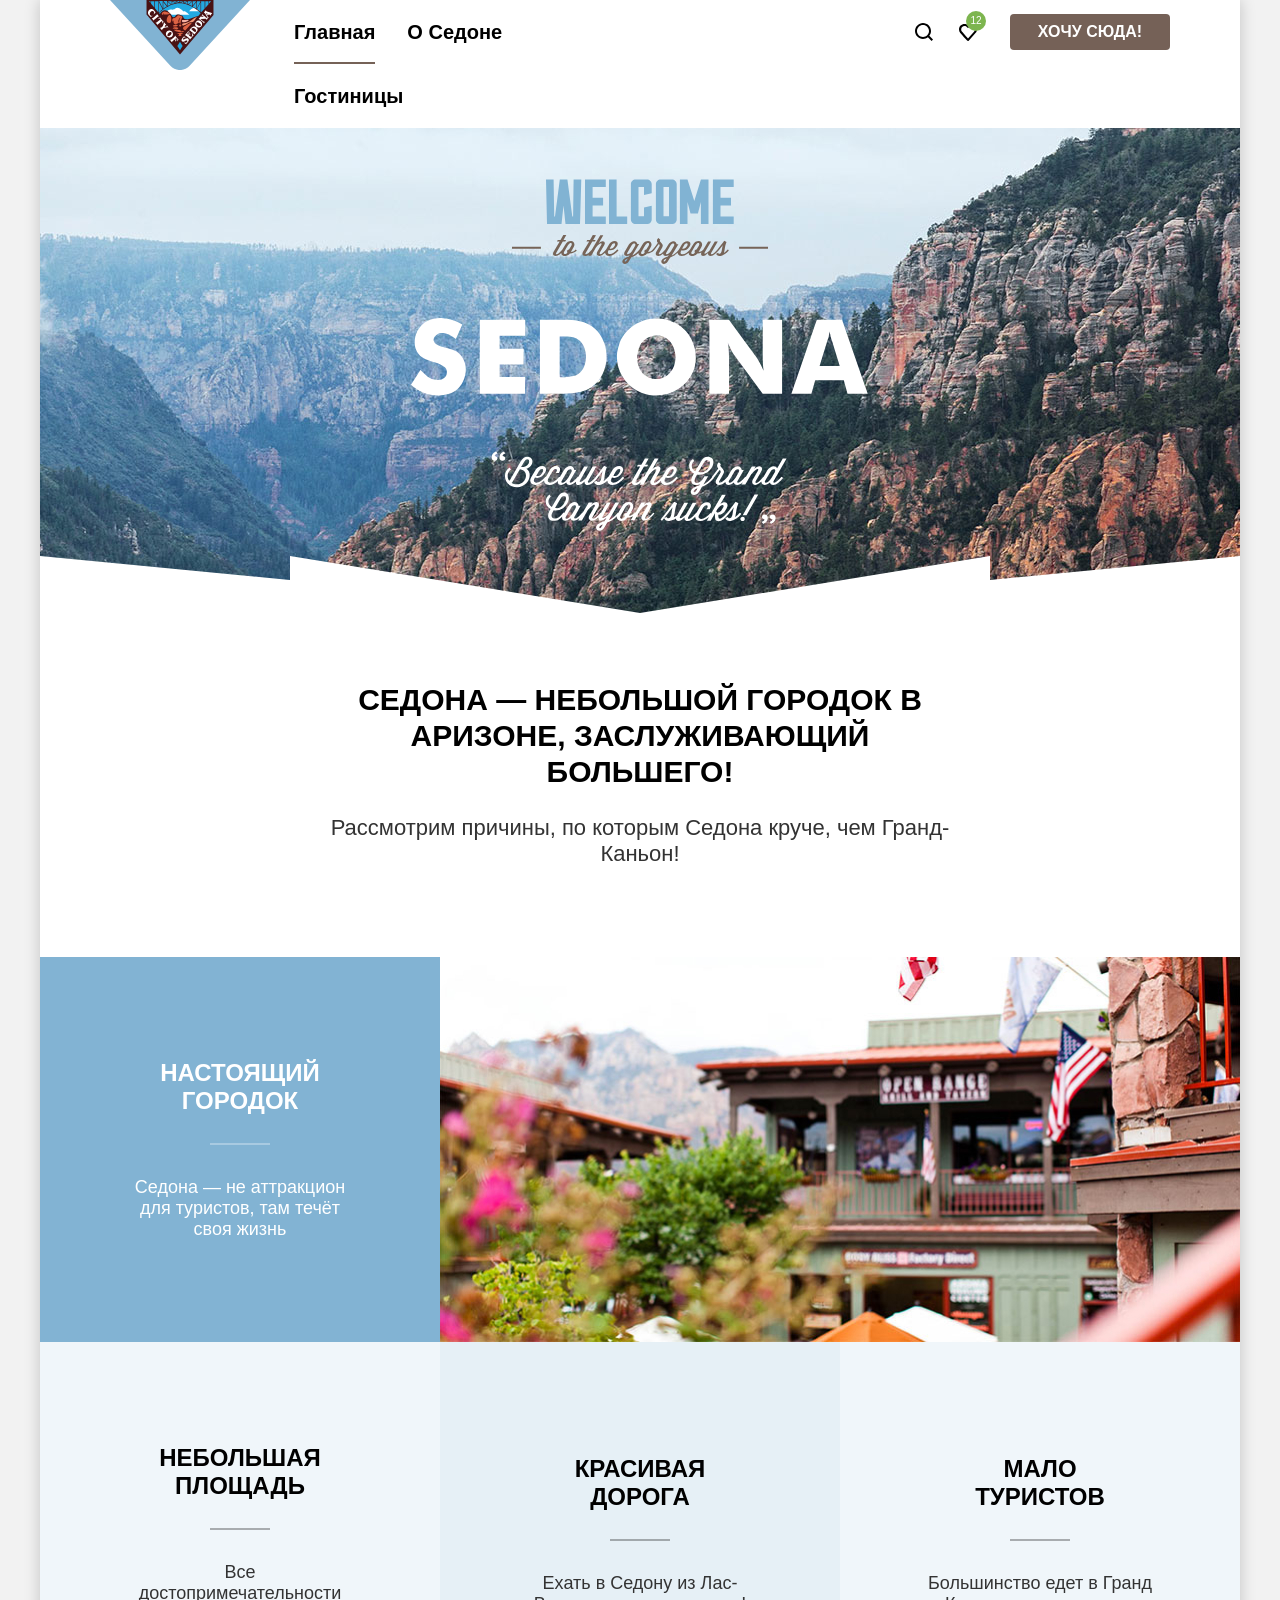
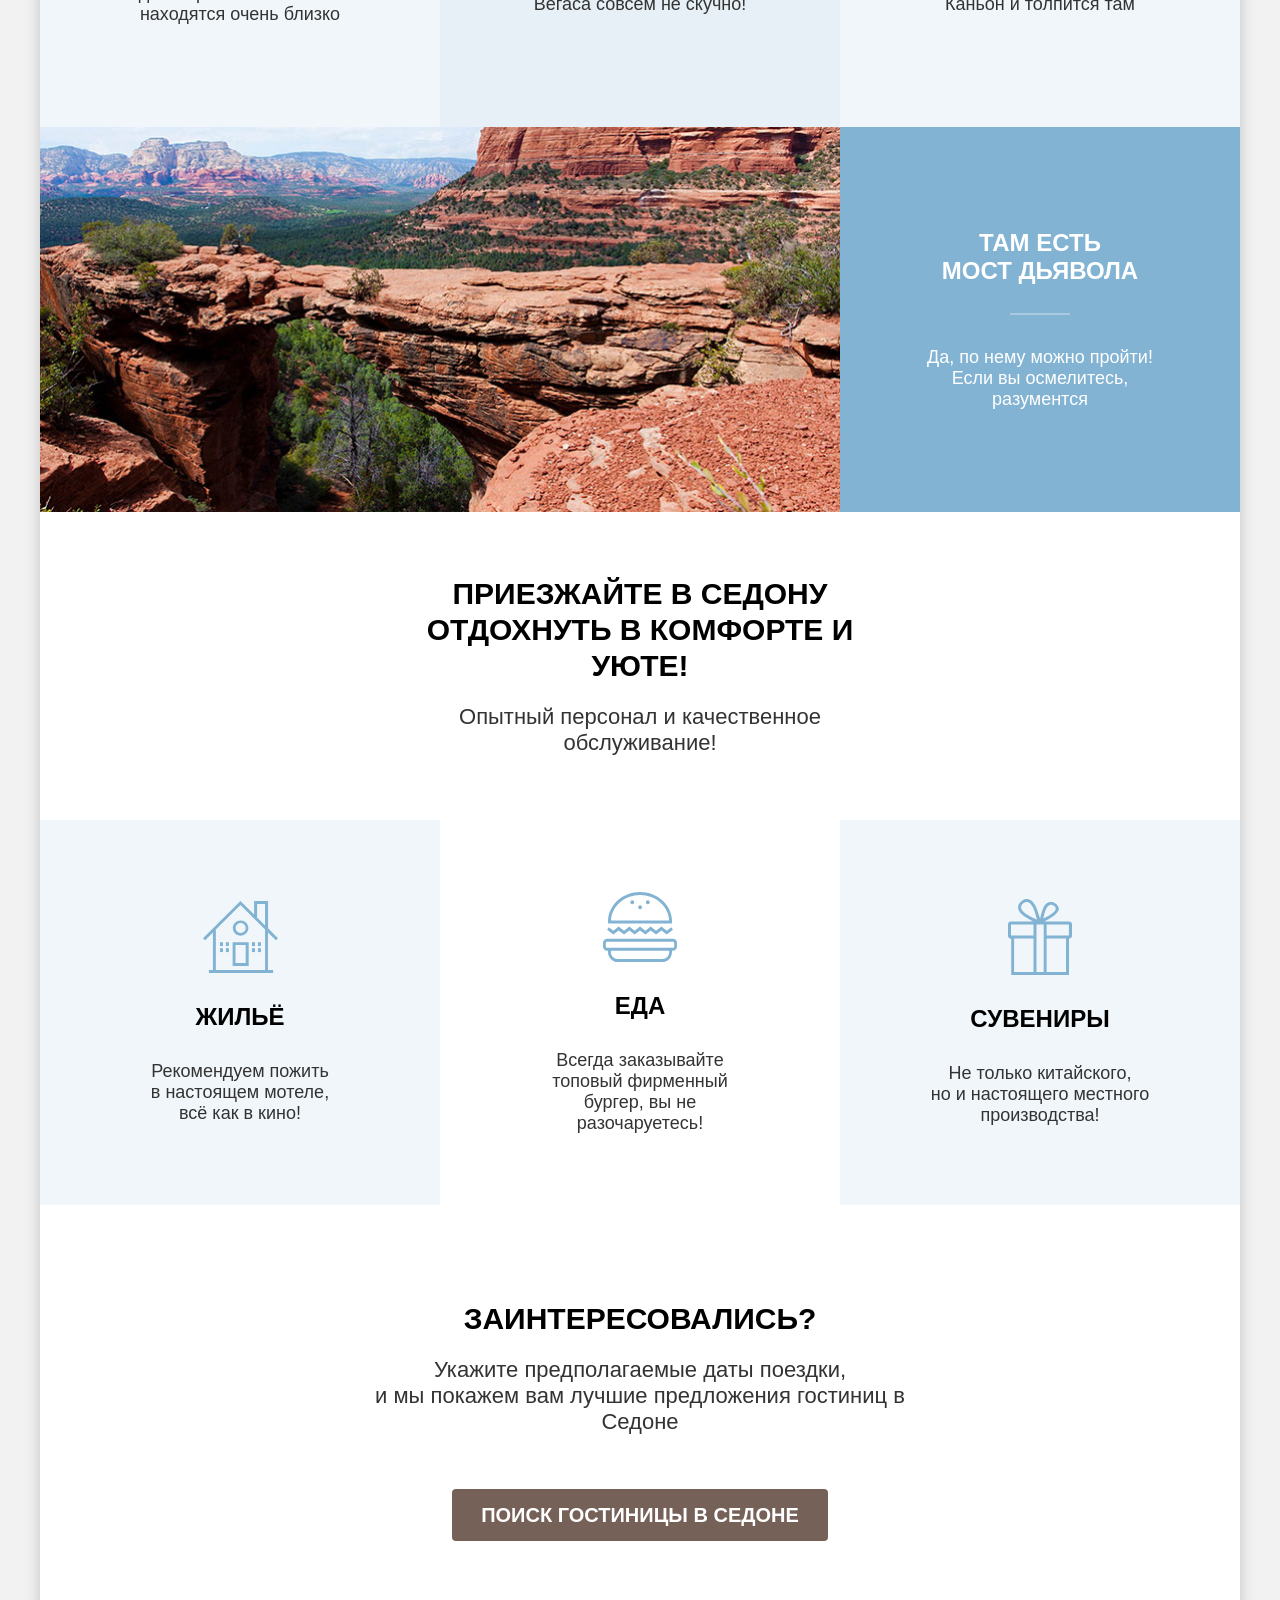
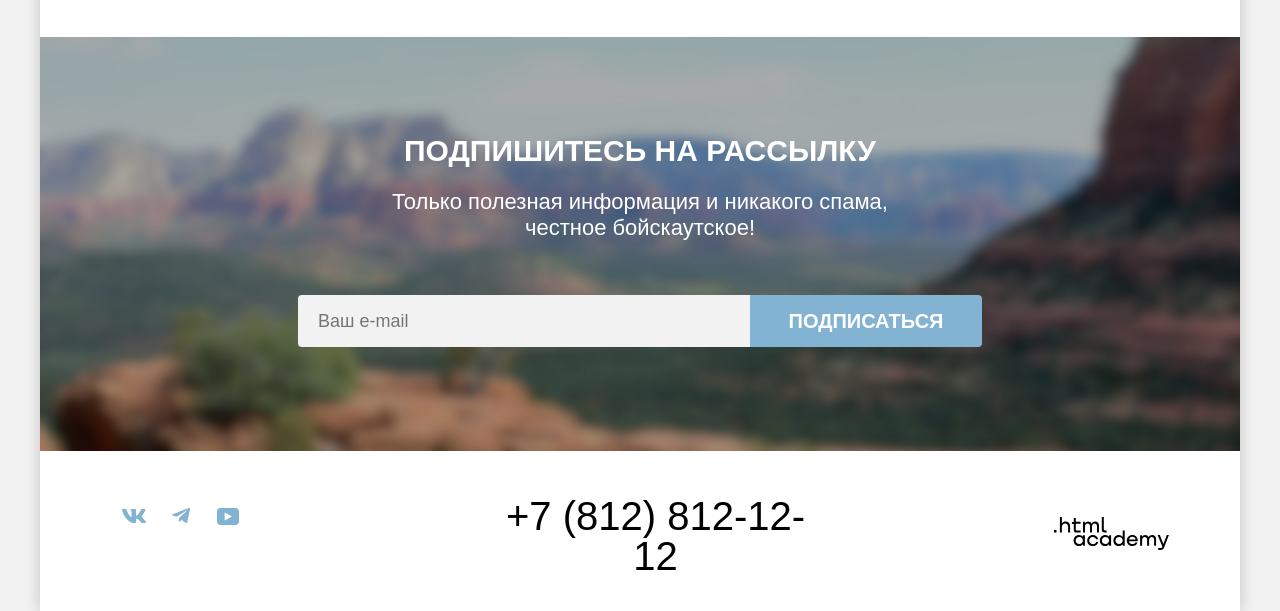
==== index.html @ 96bdce36 "внёс правки" ====
<!DOCTYPE html>
<html lang="ru">

  <head>
    <meta charset="utf-8">
    <link rel="stylesheet" href="styles/styles.css">
    <link rel="icon" href="favicon.ico" sizes="32x32">
    <title>HTML Academy: Седона</title>
  </head>

  <body>
    <div class="site-wrapper">
      <header class="page-header" data-test="header">
        <nav class="navigation">
          <a class="nav-link-logo" href="index.html">
            <img src="images/logo.svg" width="140" height="70" alt="logo City of Sedona.">
          </a>
          <ul class="navigation-list">
            <li class="navigation-item">
              <a class="navigation-link navigation-link-current" href="index.html">Главная</a>
            </li>
            <li class="navigation-item">
              <a class="navigation-link" href="#">О Седоне</a>
            </li>
            <li class="navigation-item">
              <a class="navigation-link" href="catalog.html">Гостиницы</a>
            </li>
          </ul>
          <ul class="navigation-list navigation-user">
            <li class="navigation-user-item">
              <a class="navigation-user-link navigation-link-find" href="#">
                <span class="visually-hidden">Поиск</span>
              </a>
            </li>
            <li class="navigation-user-item">
              <a class="navigation-user-link navigation-link-favourites" href="#">
                <span class="visually-hidden">Избранное</span>
              </a>
              <span class="favourite-count">12</span>
            </li>
            <li class="navigation-user-item navigation-user-item-spec">
              <a class="navigation-link-btn brown-btn" href="#">Хочу сюда!</a>
            </li>
          </ul>
        </nav>
      </header>

      <main class="page-main" data-test="main">
        <h1 class="visually-hidden">Почему Седона это сакс</h1>
        <section class="hero" data-test="hero">
          <h2 class="visually-hidden">Седона</h2>
          <img class="hero-img" src="images/welcome.svg" width="458" height="352"
            alt="Welcome to the gargeous. Sedona. Because the Grand Canyon sucks!">
        </section>

        <section class="reasons" data-test="advantages">
          <div class="reasons-intro">
            <h2 class="reasons-title">Седона — небольшой городок в Аризоне, заслуживающий большего!</h2>
            <p class="reasons-text">Рассмотрим причины, по которым Седона круче, чем Гранд-Каньон!</p>
          </div>
          <ul class="reasons-list">
            <li class="reasons-item reasons-item-wide">
              <div class="reasons-item-textblock">
                <h3 class="reasons-item-title reasons-item-title-wide">Настоящий<br>городок</h3>
                <p class="reasons-item-text">Седона — не аттракцион для туристов, там течёт своя жизнь</p>
              </div>
              <img class="reasons-item-img" src="images/photo-1.jpg" width="800" height="385" alt="Фотография города.">
            </li>
            <li class="reasons-item reasons-item-nowide">
              <div class="reasons-item-textblock reasons-item-textblock-dark-text">
                <h3 class="reasons-item-title reasons-item-title-nowide">Небольшая<br>площадь</h3>
                <p class="reasons-item-text">Все достопримечательности находятся очень близко</p>
              </div>
            </li>
            <li class="reasons-item reasons-item-nowide reasons-item-contrast">
              <div class="reasons-item-textblock reasons-item-textblock-dark-text">
                <h3 class="reasons-item-title reasons-item-title-nowide">Красивая<br>дорога</h3>
                <p class="reasons-item-text">Ехать в Седону из Лас-Вегаса совсем не скучно!</p>
              </div>
            </li>
            <li class="reasons-item reasons-item-nowide">
              <div class="reasons-item-textblock reasons-item-textblock-dark-text">
                <h3 class="reasons-item-title reasons-item-title-nowide">Мало<br>туристов</h3>
                <p class="reasons-item-text">Большинство едет в Гранд Каньон и толпится там</p>
              </div>
            </li>
            <li class="reasons-item reasons-item-wide-revers">
              <div class="reasons-item-textblock">
                <h3 class="reasons-item-title reasons-item-title-wide">Там есть<br>мост дьявола</h3>
                <p class="reasons-item-text">Да, по нему можно пройти! Если вы осмелитесь, разументся</p>
              </div>

              <img class="reasons-item-img" src="images/photo-2.jpg" width="800" height="385" alt="Фотография каньона.">
            </li>
          </ul>
        </section>

        <section class="service" data-test="service">
          <div class="service-intro">
            <h2 class="service-title">Приезжайте в Седону отдохнуть в комфорте и уюте!</h2>
            <p class="service-text">Опытный персонал и качественное обслуживание!</p>
          </div>
          <ul class="service-list">
            <li class="service-item service-item-house">
              <h3 class="service-item-title">Жильё</h3>
              <p class="service-item-text">Рекомендуем пожить<br> в настоящем мотеле,<br> всё как в кино!</p>
            </li>
            <li class="service-item service-item-food">
              <h3 class="service-item-title">Еда</h3>
              <p class="service-item-text">Всегда заказывайте<br> топовый фирменный бургер, вы не разочаруетесь!</p>
            </li>
            <li class="service-item service-item-gifts">
              <h3 class="service-item-title">Сувениры</h3>
              <p class="service-item-text">Не только китайского,<br> но и настоящего местного производства!</p>
            </li>
          </ul>
        </section>

        <section class="booking" data-test="search">
          <h2 class="booking-title">Заинтересовались?</h2>
          <p class="booking-text">Укажите предполагаемые даты поездки,<br> и мы покажем вам лучшие предложения гостиниц
            в
            Седоне</p>
          <button class="button-search brown-btn" type="button">Поиск гостиницы в Седоне</button>
        </section>

        <section class="subscribe index" data-test="subscribe">
          <h2 class="subscribe-title index">Подпишитесь на рассылку</h2>
          <p class="subscribe-text index">Только полезная информация и никакого спама,<br> честное бойскаутское!</p>
          <form class="subscribe-form" action="https://echo.htmlacademy.ru/" method="post" >
            <input class="subscribe-input" type="email" name="email" id="email" placeholder="Ваш e-mail" autocomplete="email" required required>
            <button class="subscribe-button blue-btn" type="submit">Подписаться</button>
          </form>
        </section>
      </main>

      <footer class="page-footer" data-test="footer">
        <ul class="social-list">
          <li class="social-item">
            <a class="social-link" href="https://vk.com/htmlacademy">
              <svg class="social-img" xmlns="http://www.w3.org/2000/svg" width="24" height="14" fill="none">
                <path fill-rule="evenodd"
                  d="M23.45.948c.166-.546 0-.948-.795-.948H20.03c-.668 0-.976.347-1.143.73 0 0-1.335 3.196-3.226 5.272-.612.602-.89.793-1.224.793-.167 0-.418-.191-.418-.738V.948c0-.656-.184-.948-.74-.948H9.151c-.417 0-.668.304-.668.593 0 .621.946.765 1.043 2.513v3.798c0 .833-.153.984-.487.984-.89 0-3.055-3.211-4.34-6.885C4.45.288 4.198 0 3.527 0H.9C.15 0 0 .347 0 .73c0 .682.89 4.07 4.145 8.551C6.315 12.341 9.37 14 12.153 14c1.669 0 1.875-.368 1.875-1.003v-2.313c0-.737.158-.884.687-.884.39 0 1.057.192 2.615 1.667C19.11 13.216 19.403 14 20.405 14h2.625c.75 0 1.126-.368.91-1.096-.238-.724-1.088-1.775-2.215-3.022-.612-.71-1.53-1.475-1.809-1.858-.389-.491-.278-.71 0-1.147 0 0 3.2-4.426 3.533-5.929z"
                  clip-rule="evenodd" />
              </svg>
              <span class="visually-hidden">Логотип Вконтакте</span>
            </a>
          </li>
          <li class="social-item">
            <a class="social-link" href="https://t.me/htmlacademy">
              <svg class="social-img" xmlns="http://www.w3.org/2000/svg" width="18" height="16" fill="none">
                <path
                  d="M16.785.1.84 6.247C-.248 6.685-.24 7.292.64 7.563L4.735 8.84l9.472-5.976c.448-.273.857-.126.52.172L7.054 9.962H7.05h.002l-.283 4.22c.414 0 .597-.19.829-.413l1.988-1.934 4.136 3.055c.762.42 1.31.204 1.5-.706L17.938 1.39c.278-1.114-.425-1.619-1.153-1.29" />
              </svg>
              <span class="visually-hidden">Логотип Телеграмм</span>
            </a>
          </li>
          <li class="social-item">
            <a class="social-link" href="https://www.youtube.com/user/htmlacademyru">
              <svg class="social-img" xmlns="http://www.w3.org/2000/svg" width="22" height="17" fill="none">
                <path
                  d="M18.607 0H3.174C1.314 0 0 1.594 0 3.4v10.094C0 15.406 1.313 17 3.174 17h15.652C20.468 17 22 15.406 22 13.6V3.4C21.781 1.594 20.468 0 18.607 0M7.662 12.538V4.463L14.995 8.5z" />
              </svg>
              <span class="visually-hidden">Логотип Ютуб</span>
            </a>
          </li>
        </ul>
        <div class="footer-phonenumbers">
          <a class="phone-number" href="tel:+78128121212">+7 (812) 812-12-12</a>
        </div>
        <div class="footer-logos">
          <a class="html-academy-logo-link" href="https://htmlacademy.ru/intensive/htmlcss">
            <svg class="html-academy-logo-img" aria-hidden="true" focusable="false" xmlns="http://www.w3.org/2000/svg"
              width="115" height="33" fill="none">
              <path
                d="M0 12.9v2.6h2.5v-2.6zM11.6 4.5c-1.6 0-2.8.7-3.6 1.7h-.1V0h-2v15.5h2v-5.3c0-2.1 1.3-3.6 3.3-3.6 1.8 0 2.9 1.4 2.9 3.2v5.7h2V9.4c.1-3-1.8-4.9-4.5-4.9M26.6 4.8h-4.8V1.1h-2v3.8h-1.9v2h1.9v6c0 1.7 1 2.7 2.7 2.7h4.1v-2h-3.7c-.7 0-1.1-.4-1.1-1.1V6.8h4.8zM41.1 4.6c-1.6 0-2.9.8-3.5 2.1h-.1c-.6-1.2-1.8-2.1-3.4-2.1-1.4 0-2.5.8-3.1 1.8h-.1V4.8H29v10.6h2V10c0-2 1-3.5 2.6-3.5 1.5 0 2.4 1 2.4 2.6v6.3h2V9.8c0-2.4 1.4-3.3 2.6-3.3 1.5 0 2.4 1 2.4 2.6v6.3h2V8.9c.1-2.5-1.4-4.3-3.9-4.3M47.8 12.7c0 1.7 1 2.7 2.8 2.7h2v-2h-1.7c-.7 0-1.1-.4-1.1-1.1V0h-2zM28.9 19.7c-.9-1.1-2.2-1.8-3.9-1.8-3.1 0-5.4 2.3-5.4 5.6s2.3 5.6 5.4 5.6c1.8 0 3-.8 3.8-1.9h.1v1.6h2V18.2h-2zm-3.6 7.4c-2.2 0-3.6-1.6-3.6-3.6s1.4-3.6 3.6-3.6 3.6 1.6 3.6 3.6c0 1.9-1.4 3.6-3.6 3.6M44.2 22c-.5-2.4-2.6-4.1-5.4-4.1-3.4 0-5.6 2.5-5.6 5.6s2.2 5.6 5.6 5.6c2.8 0 4.9-1.8 5.4-4.2h-2.1c-.4 1.3-1.7 2.3-3.3 2.3-2.2 0-3.6-1.6-3.6-3.6s1.4-3.6 3.6-3.6c1.6 0 2.8 1 3.3 2.2h2.1zM55.1 19.7c-.9-1.1-2.2-1.8-3.9-1.8-3.1 0-5.4 2.3-5.4 5.6s2.3 5.6 5.4 5.6c1.8 0 3-.8 3.8-1.9h.1v1.6h2V18.2h-2zm-3.6 7.4c-2.2 0-3.6-1.6-3.6-3.6s1.4-3.6 3.6-3.6 3.6 1.6 3.6 3.6c0 1.9-1.5 3.6-3.6 3.6M68.7 19.8c-.9-1.1-2.2-1.9-3.9-1.9-3.1 0-5.4 2.3-5.4 5.6s2.2 5.6 5.4 5.6c1.7 0 3-.8 3.8-1.8h.1v1.5h2V13.4h-2zm-3.6 7.3c-2.2 0-3.6-1.6-3.6-3.6s1.4-3.6 3.6-3.6 3.6 1.6 3.6 3.6c-.1 2-1.5 3.6-3.6 3.6M78.3 17.9c-3.3 0-5.5 2.5-5.5 5.6 0 3 2.1 5.6 5.5 5.6 2.5 0 4.5-1.3 5.2-3.6h-2.1c-.5 1-1.6 1.6-3 1.6-1.9 0-3.3-1.3-3.4-2.9h8.8c.2-3.6-2-6.3-5.5-6.3m0 1.9c1.7 0 3 1 3.3 2.6h-6.5c.3-1.5 1.5-2.6 3.2-2.6M98.2 17.9c-1.6 0-2.9.8-3.6 2h-.1c-.6-1.2-1.8-2-3.4-2-1.4 0-2.5.7-3.1 1.8v-1.5h-1.9v10.6h2v-5.4c0-2 1-3.4 2.6-3.5 1.5 0 2.4 1 2.4 2.6v6.3h2v-5.6c0-2.4 1.4-3.3 2.6-3.3 1.5 0 2.4 1 2.4 2.6v6.3h2v-6.5c.1-2.6-1.4-4.4-3.9-4.4M109.4 27l-3.6-8.9h-2.2l4.8 11.6c-.3.9-.7 1.2-1.7 1.2h-2.5v2h2.5c1.8 0 2.8-.8 3.5-2.6l4.7-12.2h-2.1z" />
            </svg>
            <span class="visually-hidden">Логотип HTML-Academy</span>
          </a>
        </div>
      </footer>

      <div class="popup-wrapper popup-wrapper-closed">
        <div class="popup">
          <div class="popup-content">
            <h2 class="popup-title">Поиск гостиницы в Седоне</h2>
            <form class="popup-filter" action="https://echo.htmlacademy.ru" method="post">
              <div class="dates-wrapper">
                <label class="popup-inputfield-label" for="date-in">Дата Заезда:</label>
                <input class="date-field" type="text" name="date-in" id="date-in" placeholder="Укажите дату" required>
                <button class="calendar-btn" type="button">
                  <span class="visually-hidden">Открыть календарь</span>
                </button>
                <p class="date-comment date-comment--visible date-comment-alarm">Мы не может отправить вас в прошлое.
                </p>
              </div>
              <div class="dates-wrapper">
                <label class="popup-inputfield-label" for="date-out">Дата Выезда:</label>
                <input class="date-field" type="text" name="date-out" id="date-out" placeholder="Укажите дату" required>
                <button class="calendar-btn" type="button">
                  <span class="visually-hidden">Открыть календарь</span>
                </button>
                <p class="date-comment date-comment--visible">На эти даты есть свободные номера. Пока есть.</p>
              </div>
              <div class="person-ages-wrapper">
                <div class="person-ages">
                  <label class="popup-inputfield-label" for="adult-count">Взрослые:</label>
                  <input class="age-field" type="number" name="adult-count" id="adult-count" value="0" required>
                  <button class="people-count-btn people-count-btn--minus" type="button"></button>
                  <button class="people-count-btn people-count-btn--plus" type="button"></button>
                </div>
                <div class="person-ages">
                  <label class="popup-inputfield-label" for="children-count">Дети:</label>
                  <button class="tooltip" type="button"
                    data-tooltip="Укажите количество детей, которые будут с вами, возраст которых от 6 до 18 лет. Дети до 6 лет размещаются бесплатно."></button>
                  <input class="age-field" type="number" name="children-count" id="children-count" value="0" required>
                  <button class="people-count-btn people-count-btn--minus" type="button">
                    <span class="visually-hidden">Добавить персону</span>
                  </button>
                  <button class="people-count-btn people-count-btn--plus" type="button">
                    <span class="visually-hidden">Добавить персону</span>
                  </button>
                </div>
              </div>
              <button class="popup-search-btn blue-btn" type="submit">Найти</button>
            </form>
          </div>
          <button class="close-popup-btn" type="button">
            <span class="visually-hidden">Закрыть попап</span>
          </button>
        </div>
      </div>

    </div>
  </body>

</html>
---- styles/styles.css ----
*,
*::before,
*::after {
  box-sizing: border-box;
}

@font-face {
  font-family: "PT Sans";
  font-style: normal;
  font-weight: 400;
  src: url("../fonts/ptsans-400.woff2") format("woff2");
  font-display: swap;
}

@font-face {
  font-family: "PT Sans";
  font-style: normal;
  font-weight: 700;
  src: url("../fonts/ptsans-700.woff2") format("woff2");
  font-display: swap;
}

.visually-hidden {
  position: absolute;
  width: 1px;
  height: 1px;
  margin: -1px;
  border: 0;
  padding: 0;
  white-space: nowrap;
  clip-path: inset(100%);
  clip: rect(0 0 0 0);
  overflow: hidden;
}

html {
  height: 100%;
  margin: 0;
}

body {
  height: 100%;
  font-family: "PT Sans", sans-serif;
  font-size: 18px;
  line-height: 21px;
  color: #000000;
  font-weight: 400;
  background-color: #f2f2f2;
  margin: 0;
}

.site-wrapper {
  min-height: 100%;
  display: flex;
  flex-direction: column;
  flex-grow: 1;
  width: 1200px;
  margin: 0 auto;
  background-color: #ffffff;
  box-shadow: 0 0 15px 0 rgba(0, 0, 0, 0.2);
}

.page-header {
  display: flex;
  padding: 0 70px;
}

.navigation {
  display: flex;
  width: 100%;
  padding-left: 168px;
  position: relative;
}

.navigation-list {
  display: flex;
  flex-wrap: wrap;
  max-width: 339px;
  padding: 0;
  margin: 0;
  list-style-type: none;
}

.navigation-user-item {
  position: relative;
  box-sizing: border-box;
  min-width: 44px;
  min-height: 64px;
}

.navigation-user-item-spec {
  padding-top: 14px;
}

.navigation-user-item:nth-last-child(2) {
  margin-right: 20px;
}

.navigation-user-link {
  display: block;
  min-width: 44px;
  min-height: 64px;
}

.navigation-user-link:hover {
  opacity: 0.6;
}

.navigation-user-link:active {
  opacity: 0.3;
}

.navigation-user {
  max-width: 312px;
  margin-left: auto;
}

.navigation-link {
  display: block;
  padding: 20px 16px;
  font-size: 20px;
  font-weight: 700;
  line-height: 24px;
  color: #000000;
  text-decoration: none;
}

.navigation-link:hover {
  opacity: 0.6;
}

.navigation-link:active {
  opacity: 0.3;
}

.navigation-link-current {
  position: relative;
}

.navigation-link-current::after {
  content: "";
  position: absolute;
  left: 16px;
  right: 16px;
  height: 2px;
  bottom: 0;
  background-color: #756257;
}

.navigation-link-find {
  background-image: url(../images/icons/find.svg);
  background-size: 18px;
  background-repeat: no-repeat;
  background-position: center;
}

.navigation-link-favourites {
  background-image: url(../images/icons/favorites.svg);
  background-size: 18px;
  background-repeat: no-repeat;
  background-position: center;
}

.favourite-count {
  display: block;
  font-size: 10px;
  line-height: 10px;
  font-weight: 400;
  text-align: center;
  align-content: center;
  color: #ffffff;
  position: absolute;
  left: 20px;
  top: 11px;
  width: 20px;
  height: 20px;
  background-color: #7db54f;
  border-radius: 10px;
}

.navigation-link-btn {
  display: block;
  box-sizing: border-box;
  padding: 8px 24px;
  font-size: 16px;
  line-height: 20px;
  text-transform: uppercase;
  text-decoration: none;
  font-weight: 700;
  min-width: 160px;
  min-height: 36px;
  border-radius: 4px;
  text-align: center;
}

.brown-btn {
  background-color: #756157;
  color: #ffffff;
}

.brown-btn:hover {
  background-color: #615048;
}

.brown-btn:focus-visible {
  background-color: #615048;
}

.brown-btn:active {
  background-color: #756157;
  color: rgba(255, 255, 255, 0.3);
}

.brown-btn:disabled {
  background-color: #e5e5e5;
  color: #ffffff;
}

.blue-btn {
  background-color: #82b3d3;
  color: #ffffff;
}

.blue-btn:hover {
  background-color: #68a2ca;
}

.blue-btn:focus-visible {
  background-color: #68a2ca;
  outline: none;
}

.blue-btn:active {
  background-color: #82b3d3;
  color: rgba(255, 255, 255, 0.3);
}

.blue-btn:disabled {
  background-color: #e5e5e5;
  color: #ffffff;
}

.green-btn {
  background-color: #7db54f;
  color: #ffffff;
}

.green-btn:hover {
  background-color: #6c9e42;
}

.green-btn:focus-visible {
  background-color: #6c9e42;
}

.green-btn:active {
  background-color: #7db54f;
  color: rgba(255, 255, 255, 0.3);
}

.green-btn:disabled {
  background-color: #e5e5e5;
  color: #ffffff;
}

.nocolor-btn {
  background: none;
  color: #ffffff;
}

.nocolor-btn:hover {
  color: rgba(255, 255, 255, 0.3);
}

.nocolor-btn:focus-visible {
  color: #ffffff;
  border: 3px solid #83b3d3;
  border-radius: 4px;
  outline: none;
}

.nocolor-btn:active {
  color: rgba(255, 255, 255, 0.2);
}

.nocolor-btn:disabled {
  color: rgba(255, 255, 255, 0.1);
}

.nav-link-logo {
  position: absolute;
  left: 0;
}

.page-main {
  flex-grow: 1;
}

.hero {
  padding: 51px 371px 78px 371px;
  background-color: #197ad4;
  background-image: url(../images/vector.svg), url(../images/index-background.jpg);
  background-size: auto, auto 100%;
  background-repeat: no-repeat, no-repeat;
  background-position: bottom, center;
  min-height: 485px;
  box-sizing: border-box;
}

.hero-img {
  display: block;
  margin-left: auto;
  margin-right: auto;
}

.reasons-intro {
  margin: 0;
  margin-bottom: 21px;
  padding: 69px 274px;
}

.reasons-list {
  display: flex;
  flex-wrap: wrap;
  padding: 0;
  margin: 0;
}

.reasons-title {
  margin: 0;
  margin-bottom: 25px;
  font-size: 30px;
  line-height: 36px;
  font-weight: 700;
  text-transform: uppercase;
  text-align: center;
  color: #000000;
}

.reasons-text {
  margin: 0;
  font-size: 22px;
  line-height: 26px;
  font-weight: 400;
  text-align: center;
  color: #333333;
}

.reasons-item {
  display: flex;
  flex-direction: row;
  min-height: 385px;
  width: 400px;
  list-style-type: none;
  background-color: rgba(131, 179, 211, 0.122);
  overflow-wrap: anywhere;
}

.reasons-item-textblock {
  display: flex;
  justify-content: center;
  align-items: center;
  padding: 40px 85px;
  flex-direction: column;
  height: 100%;
  width: 400px;
  box-sizing: border-box;
}

.reasons-item-nowide {
  display: flex;
  flex-direction: column;
}

.reasons-item.reasons-item-contrast {
  background-color: rgba(131, 179, 211, 0.2);
}

.reasons-item.reasons-item-wide {
  background-color: #82b3d3;
  color: #ffffff;
  width: 100%;
}

.reasons-item.reasons-item-wide-revers {
  flex-direction: row-reverse;
  background-color: #82b3d3;
  color: #ffffff;
  width: 100%;
}

.reasons-item.reasons-item-wide p {
  color: #ffffff;
}

.reasons-item.reasons-item-wide-revers p {
  color: #ffffff;
}

.reasons-item-title {
  position: relative;
  margin: 0;
  margin-bottom: 62px;
  font-size: 24px;
  line-height: 28px;
  font-weight: 700;
  text-align: center;
  text-transform: uppercase;
}


.reasons-item-title::after {
  content: "";
  position: absolute;
  width: 60px;
  height: 2px;
  background-color: rgba(0, 0, 0, 0.3);
  bottom: -30px;
  left: 50%;
  transform: translateX(-50%);
}

.reasons-item-title-wide::after {
  background-color: rgba(255, 255, 255, 0.3);
}


.reasons-item-text {
  color: #333333;
  text-align: center;
  margin: 0;
}

.reasons-item-img {
  display: block;
}

.service {
  text-align: center;
}

.service-intro {
  padding: 64px 347px;
}

.service-title {
  margin: 0;
  margin-bottom: 20px;
  font-size: 30px;
  line-height: 36px;
  font-weight: 700;
  text-transform: uppercase;
}

.service-text {
  margin: 0;
  color: #333333;
  font-size: 22px;
  line-height: 26px;
  font-weight: 400;
  text-align: center;
}

.service-list {
  display: flex;
  flex-wrap: wrap;
  list-style-type: none;
  min-height: 385px;
  justify-content: center;
  align-items: stretch;
  padding: 0;
  margin: 0;
}

.service-list li:nth-child(odd) {
  background-color: rgba(131, 179, 211, 0.122);
}

.service-list li:nth-child(even) {
  background-color: #ffffff;
}

.service-item {
  display: flex;
  flex-direction: column;
  flex-grow: 1;
  justify-content: center;
  align-items: center;
  flex-wrap: wrap;
  max-width: 400px;
  overflow-wrap: anywhere;
  padding: 40px 85px;
  box-sizing: border-box;
}

.service-item::before {
  content: "";
  background-repeat: no-repeat;
  margin-bottom: 30px;
}

.service-item-house::before {
  background-image: url("../images/icons/house-decor.svg");
  width: 75px;
  height: 72px;
}

.service-item-food::before {
  background-image: url("../images/icons/food-decor.svg");
  width: 74px;
  height: 70px;
}

.service-item-gifts::before {
  background-image: url("../images/icons/gift-decor.svg");
  width: 64px;
  height: 76px;
}

.service-item-title {
  font-size: 24px;
  line-height: 28px;
  font-weight: 700;
  text-align: center;
  text-transform: uppercase;
  margin: 0;
  margin-bottom: 30px;
}

.service-item-text {
  color: #333333;
  text-align: center;
  margin: 0;
}

.booking {
  padding: 96px 304px;
  text-align: center;
}

.booking-title {
  margin: 0;
  margin-bottom: 20px;
  font-size: 30px;
  line-height: 36px;
  font-weight: 700;
  text-transform: uppercase;
}

.booking-text {
  margin: 0;
  margin-bottom: 54px;
  color: #333333;
  font-size: 22px;
  line-height: 26px;
}

.subscribe {
  padding: 96px 258px 104px;
  background-color: #197ad4;
  text-align: center;
}

.subscribe.index {
  background-image: url("../images/subscribe_index.jpg");
  background-size: 100% auto;
  background-repeat: no-repeat;
}

.subscribe-title {
  margin: 0;
  margin-bottom: 20px;
  font-size: 30px;
  line-height: 36px;
  font-weight: 700;
  text-transform: uppercase;
}

.subscribe-title.index {
  color: #ffffff;
}

.subscribe-text {
  margin: 0;
  margin-bottom: 54px;
  color: #333333;
  font-size: 22px;
  line-height: 26px;
  font-weight: 400;
}

.subscribe-text.index {
  color: #ffffff;
}

.subscribe-form {
  display: flex;
  overflow-wrap: anywhere;
}

.subscribe-input {
  padding: 14px 20px;
  background-color: #f2f2f2;
  border: none;
  border-radius: 4px 0 0 4px;
  flex-grow: 1;
  font-family: "PT Sans", sans-serif;
  font-size: 18px;
  line-height: 24px;
  font-weight: 400;
  color: #000000;
}

.subscribe-button {
  padding: 8px 0;
  width: 232px;
  border: none;
  font-family: "PT Sans", sans-serif;
  font-size: 20px;
  border-radius: 0 4px 4px 0;
  line-height: 36px;
  font-weight: 700;
  text-transform: uppercase;
  box-sizing: border-box;
  cursor: pointer;
}

.catalog-header {
  padding: 70px;
  padding-top: 35px;
  background-color: rgb(103, 161, 184);
  background-image: url("../images/filter_background.jpg");
  background-size: auto 100%;
  background-repeat: no-repeat;
  background-position: center;
  min-height: 412px;
  box-sizing: border-box;
}

.catalog-header-title {
  margin: 0;
  margin-bottom: 8px;
  color: #ffffff;
  font-size: 60px;
  line-height: 78px;
  font-weight: 700;
}

.breadcrumbs-list {
  display: flex;
  flex-wrap: wrap;
  padding: 0;
  margin: 0;
  margin-bottom: 40px;
  list-style-type: none;
}

.breadcrumbs-item {
  position: relative;
}

.breadcrumbs-item:not(:last-child) {
  margin-right: 28px;
}

.breadcrumbs-item:not(:last-child)::after {
  position: absolute;
  content: "";
  background-image: url("../images/icons/breadcrumbs-arrow.svg");
  background-repeat: no-repeat;
  width: 7px;
  height: 10px;
  left: 23px;
  top: 6px;
}

.breadcrumbs-link {
  display: block;
  font-size: 16px;
  line-height: 21px;
  font-weight: 400;
  color: #ffffff;
  text-decoration: none;
}

.breadcrumbs-link:hover {
  color: rgba(255, 255, 255, 0.6);
}

.breadcrumbs-link:focus-visible {
  outline: none;
}

.breadcrumbs-link:active {
  color: rgba(255, 255, 255, 0.3);
}

.breadcrumbs-link-home {
  background-image: url("../images/icons/breadcrumbs-home.svg");
  background-repeat: no-repeat;
  background-position: center;
  min-width: 12px;
  min-height: 21px;
}

.catalog-filter {
  display: flex;
  flex-wrap: wrap;
}

.catalog-filter-title {
  padding: 0;
  margin-bottom: 32px;
  color: #ffffff;
  font-size: 20px;
  line-height: 24px;
  font-weight: 700;
}

.catalog-filter-buttons {
  display: flex;
  font-family: "PT Sans", sans-serif;
  flex-direction: column;
  gap: 32px;
  padding-top: 56px;
}

.catalog-filter-button {
  display: block;
  padding: 8px 50px;
  font-family: "PT Sans", sans-serif;
  font-size: 16px;
  line-height: 20px;
  font-weight: 700;
  text-transform: uppercase;
  border: none;
  border-radius: 4px;
  cursor: pointer;
  width: 191px;
  height: 36px;
}

.catalog-filter-button-reset {
  display: block;
  border: none;
  font-size: 16px;
  line-height: 20px;
  font-family: "PT Sans", sans-serif;
  font-weight: 700;
  text-transform: uppercase;
  cursor: pointer;
  width: 191px;
  height: 36px;
  margin: 0;
  padding: 0;
}

.catalog-filter-list {
  padding: 0;
  margin: 0;
  width: 150px;
  list-style-type: none;
}

.catalog-filter-item:not(:last-child) {
  margin-bottom: 16px;
}

.catalog-filter-item:hover {
  opacity: 0.6;
}

.catalog-filter-item:active {
  opacity: 0.3;
}

.catalog-filter-group {
  width: 150px;
  list-style-type: none;
  border: none;
  margin: 0;
  padding: 0;
}

.filter-infrastructure {
  margin-right: 70px;
}

.filter-hotel-type {
  margin-right: 140px;
}

.filter-price {
  margin-right: 70px;
}

.filter-price-inputs {
  display: flex;
  position: relative;
  margin-bottom: 45px;
  width: 288px;
  gap: 2px;
}

.price-field {
  appearance: none;
  background-color: #f2f2f2;
  color: #000000;
  border: none;
  font-family: "PT Sans", sans-serif;
  font-size: 18px;
  line-height: 24px;
  font-weight: 700;
  width: 100%;
  min-width: 0;
  box-sizing: border-box;
  padding: 12px 20px;
  min-height: 48px;
  -moz-appearance: textfield;
}

.price-field::-webkit-outer-spin-button {
  -webkit-appearance: none;
  margin: 0;
}

.price-field::-webkit-inner-spin-button {
  -webkit-appearance: none;
  margin: 0;
}

.price-field:hover {
  background-color: #e6e6e6;
}

.price-field:focus-visible {
  outline: 3px solid #83b3d3;
}

.price-field-from {
  border-radius: 4px 0 0 4px;
}

.price-field-to {
  border-radius: 0 4px 4px 0;
}

.price-text-from {
  display: block;
  position: absolute;
  left: 107px;
  top: 12px;
  font-size: 18px;
  line-height: 24px;
  font-weight: 400;
  color: #808080;
}

.price-text-to {
  display: block;
  position: absolute;
  left: 250px;
  top: 12px;
  font-size: 18px;
  line-height: 24px;
  font-weight: 400;
  color: #808080;
}

.price-range-line {
  width: 287px;
  height: 4px;
  background-color: rgba(255, 255, 255, 0.3);
}

.range-handlers-bar {
  display: flex;
  position: relative;
  width: 226px;
  height: 4px;
  background-color: #ffffff;
}

.range-handler {
  position: absolute;
  border: none;
  width: 20px;
  height: 20px;
  border-radius: 5px;
  cursor: pointer;
}

.range-handler-from {
  top: -8px;
}

.range-handler-to {
  top: -8px;
  left: 208px;
}

.control-label {
  display: flex;
  align-items: center;
  gap: 16px;
  cursor: pointer;
  color: #ffffff;
  font-size: 18px;
  line-height: 23px;
  font-weight: 400;
}

.control-label:has(input:disabled) {
  color: rgba(255, 255, 255, 0.3);
}

.control-input-checkbox {
  appearance: none;
  width: 20px;
  height: 20px;
  background-image: url("../images/icons/checkbox.svg");
  margin: 0;
  cursor: pointer;
}

.control-input-checkbox:focus-visible {
  outline: none;
  border-radius: 4px;
  box-shadow: 0 0 0 3px #83b3d3;
}

.control-input-checkbox:disabled {
  opacity: 0.3;
}

.control-input-checkbox:checked {
  background-image: url("../images/icons/checkbox-checked.svg");
}

.control-input-radio {
  appearance: none;
  background-image: url("../images/icons/radio.svg");
  width: 20px;
  height: 20px;
  margin: 0;
  cursor: pointer;
}

.control-input-radio:focus-visible {
  outline: none;
  border-radius: 10px;
  box-shadow: 0 0 0 3px #83b3d3;
}

.control-input-radio:disabled {
  opacity: 0.3;
}

.control-input-radio:checked {
  background-image: url("../images/icons/radio-checked.svg");
}

.sort {
  display: block;
  height: 48px;
  width: 48px;
  box-sizing: border-box;
  background-repeat: no-repeat;
  background-position: center;
  border: 2px solid #e5e5e5;
  border-radius: 4px;
}

.sort:hover {
  border-color: #000000;
}

.sort:focus-visible {
  outline: none;
  border-color: #68a2ca;
}

.sort:active {
  border-color: #000000;
}

.sort-current {
  border-color: #000000;
}

.sort-grid {
  background-image: url(../images/icons/sort-grid.svg);
}

.sort-description {
  background-image: url(../images/icons/sort-description.svg);
}

.sort-list {
  background-image: url(../images/icons/sort-list.svg);
}

.searched-products {
  padding: 50px 70px;
  padding-bottom: 60px;
}

.searched-control-wrapper {
  display: flex;
  flex-wrap: wrap;
  align-items: center;
  margin-bottom: 40px;
}

.select-control {
  background-image: url("../images/icons/select-arrow.svg");
  background-repeat: no-repeat;
  background-position: calc(100% - 18px) center;
  appearance: none;
  width: 292px;
  border: 2px solid #e5e5e5;
  border-radius: 4px;
  padding: 12px 18px;
  margin-right: 70px;
  font-family: "PT Sans", sans-serif;
  font-size: 18px;
  line-height: 21px;
  font-weight: 400;
}

.select-control:hover {
  border: 2px solid #68a2ca;
}

.select-control:focus-visible {
  outline: none;
  border: 2px solid #68a2ca;
}

.select-control:disabled {
  opacity: 0.3;
}

.searched-settings-list {
  display: flex;
  max-width: 160px;
  padding: 0;
  margin: 0;
  flex-wrap: wrap;
  list-style-type: none;
  gap: 8px;
}

.searched-products-title {
  margin: 0;
  margin-right: 200px;
  font-size: 30px;
  line-height: 36px;
  font-weight: 700;
  text-transform: uppercase;
}

.product-list {
  display: flex;
  position: relative;
  flex-wrap: wrap;
  gap: 0 20px;
  list-style-type: none;
  padding: 0;
  padding-bottom: 40px;
  margin: 0;
  margin-bottom: 20px;
}

.product-list::after {
  content: "";
  width: 1060px;
  height: 1px;
  background-color: #e5e5e5;
  position: absolute;
  bottom: 20px;
}

.product-item {
  display: grid;
  grid-template-columns: repeat(2, 1fr);
  width: 340px;
  padding: 20px;
  margin-bottom: 20px;
  border: 1px solid #e5e5e5;
  box-sizing: border-box;
  border-radius: 4px;
  gap: 16px 20px;
  overflow-wrap: anywhere;
  align-items: start;
}

.product-card-img {
  object-fit: cover;
}

.product-card-link {
  display: block;
  text-decoration: none;
  color: #000000;
  width: 300px;
  max-width: 300px;
  max-height: 212px;
  grid-column: 1 / -1;
}

.product-card-link:visited {
  color: #000000;
}

.product-card-title {
  margin: 0;
  grid-column: span 2;
  font-size: 24px;
  line-height: 28px;
  font-weight: 700;
}

.product-card-group {
  margin: 0;
  color: #333333;
  font-size: 18px;
  line-height: 21px;
  font-weight: 400;
}

.product-card-price {
  margin: 0;
  color: #333333;
  font-size: 18px;
  line-height: 21px;
  font-weight: 400;
  text-align: right;
}

.show-more {
  display: block;
  border-radius: 4px;
  text-decoration: none;
  text-transform: uppercase;
  font-size: 16px;
  line-height: 20px;
  font-weight: 700;
  text-align: center;
  padding: 8px 26px;
  width: 140px;
  box-sizing: border-box;
}

.to-favourites-button {
  padding: 8px 10px;
  border: none;
  border-radius: 4px;
  text-transform: uppercase;
  font-family: "PT Sans", sans-serif;
  font-size: 16px;
  line-height: 20px;
  font-weight: 700;
  text-align: center;
  cursor: pointer;
}

.searched-card-rating {
  margin: 0;
  padding: 8px 0;
  background-color: #f2f2f2;
  color: #333333;
  border-radius: 4px;
  font-size: 16px;
  line-height: 20px;
  font-weight: 400;
  text-transform: uppercase;
  text-align: center;
  box-sizing: border-box;
}

.pagination {
  display: flex;
  list-style-type: none;
  margin: 0;
  padding: 0;
}

.pagination-item:not(:last-child) {
  margin-right: 8px;
}

.pagination-link {
  display: block;
  border-radius: 4px;
  box-sizing: border-box;
  min-width: 60px;
  height: 60px;
  padding: 11px 4px;
  font-size: 20px;
  font-weight: 700;
  line-height: 36px;
  color: #ffffff;
  background-color: #82b3d3;
  text-decoration: none;
  text-align: center;
}

.pagination-link:focus-visible {
  outline: none;
}

.pagination-link.pagination-current {
  color: #000000;
  background-color: #f2f2f2;
}

.pagination-link.pagination-quewe {
  color: #000000;
  background-color: #ffffff;
}

.subscribe.catalog {
  background-color: #ffffff;
  color: #000000;
}

.button-search {
  width: 376px;
  height: 52px;
  color: #ffffff;
  font-family: "PT Sans", sans-serif;
  font-size: 20px;
  line-height: 36px;
  font-weight: 700;
  text-transform: uppercase;
  background-color: #756157;
  border: none;
  border-radius: 4px;
  cursor: pointer;
}

.page-footer {
  display: flex;
  flex-wrap: wrap;
  padding: 45px 70px 35px 70px;
}

.social-list {
  display: flex;
  flex-wrap: wrap;
  padding: 0;
  margin: 0;
  margin-right: 238px;
  list-style-type: none;
  max-width: 142px;
}

.social-item {
  display: flex;
  align-items: center;
  justify-content: center;
  width: 47px;
  height: 40px;
}

.social-link {
  background-repeat: no-repeat;
  background-position: center;
  text-align: center;
}

.social-img {
  display: block;
  fill: #83b3d3;
}

.social-img:hover {
  fill: #68a2ca;
}

.social-img:focus-visible {
  fill: #68a2ca;
}

.social-img:active {
  fill: rgba(104, 163, 202, 0.3);
}

.phone-number {
  font-size: 40px;
  line-height: 40px;
  font-weight: 400;
  color: #000000;
  text-decoration: none;
}

.phone-number:hover {
  color: #756157;
}

.phone-number:focus-visible {
  outline: none;
  color: #756157;
}

.phone-number:active {
  color: rgba(117, 97, 87, 0.3);
}

.html-academy-logo-link {
  margin: 5px 0;
}

.html-academy-logo-img {
  fill: #000000;
}

.html-academy-logo-img:hover {
  fill: #756157;
}

.html-academy-logo-img:focus-visible {
  fill: #756157;
}

.html-academy-logo-img:active {
  fill: rgba(117, 97, 87, 0.3);
}

.hotel-rating-star {
  background-image: url(../images/icons/star.svg);
  width: 18px;
  height: 37px;
  background-size: 18px 17px;
  background-repeat: space no-repeat;
  background-position: left;
}

.rating-star-two {
  width: 42px;
}

.rating-star-three {
  width: 66px;
}

.rating-star-four {
  width: 89px;
}

.rating-star-five {
  width: 107px;
}



.popup-wrapper {
  position: fixed;
  top: 0;
  left: 0;
  display: flex;
  width: 100%;
  height: 100%;
  background-color: rgba(242, 242, 242, 0.8);
  z-index: 2;
}

.popup {
  width: 717px;
  min-height: 576px;
  background-color: #ffffff;
  border-radius: 30px;
  box-shadow: 0 25px 50px 0 rgba(0, 0, 0, 0.15);
  padding: 64px 70px;
  position: relative;
  margin: auto;
}

.popup-title {
  font-size: 30px;
  line-height: 36px;
  font-weight: 700;
  text-transform: uppercase;
  margin: 0 0 64px 0;
  text-align: left;
  padding-right: 30px;
}

.dates-wrapper {
  position: relative;
  display: flex;
  flex-wrap: wrap;
  align-items: center;
  margin-bottom: 23px;
}

.popup-inputfield-label {
  display: block;
  width: 134px;
  font-size: 20px;
  line-height: 24px;
  font-weight: 700;
}

.date-field {
  position: relative;
  width: 440px;
  height: 48px;
  padding: 12px 20px;
  background-color: #f2f2f2;
  color: rgba(0, 0, 0, 0.6);
  border: none;
  border-radius: 4px 0 0 4px;
  flex-grow: 1;
  font-family: "PT Sans", sans-serif;
  font-size: 18px;
  line-height: 24px;
  font-weight: 700;
  margin-bottom: 4px;
}

.date-field:not(:placeholder-shown) {
  color: #000000;
}

.date-field:hover {
  background-color: #e6e6e6;
}

.date-field:focus-visible {
  box-sizing: border-box;
  outline: 3px solid #83b3d3;
  border-radius: 4px;
  background-color: #e6e6e6;
}

.calendar-btn {
  position: absolute;
  border: none;
  top: 14px;
  right: 20px;
  width: 20px;
  height: 20px;
  background-image: url("../images/icons/calendar-icon.svg");
  background-repeat: no-repeat;
  background-size: 16px 15px;
  background-position: center;
  padding: 0;
  opacity: 0.3;
  cursor: pointer;
}

.calendar-btn:hover {
  opacity: 0.6;
}

.calendar-btn:focus-visible {
  opacity: 0.6;
  outline: none;
}

.calendar-btn:active {
  opacity: 0.2;
}

.date-comment {
  display: none;
  font-size: 16px;
  line-height: 21px;
  font-weight: 400;
  color: #333333;
  margin: 0;
  width: 576px;
  padding: 0 20px;
  padding-left: 157px;
  flex-grow: 1;
  word-wrap: break-word;
}

.date-comment--visible {
  display: block;
}

.date-comment-alarm {
  color: #ff5757;
}

.person-ages-wrapper {
  display: flex;
  margin-bottom: 48px;
}

.person-ages {
  display: flex;
  position: relative;
  align-items: center;
}

.person-ages:not(:last-child) {
  margin-right: 88px;
}

.age-field {
  width: 110px;
  height: 48px;
  background-color: #f2f2f2;
  border: none;
  border-radius: 4px;
  text-align: center;
  padding: 10px 40px;
  font-family: "PT Sans", sans-serif;
  font-size: 18px;
  line-height: 20px;
  font-weight: 700;
  -moz-appearance: textfield;
}

.age-field::-webkit-outer-spin-button {
  -webkit-appearance: none;
  margin: 0;
}

.age-field::-webkit-inner-spin-button {
  -webkit-appearance: none;
  margin: 0;
}


.age-field:hover {
  background-color: #e6e6e6;
}

.age-field:focus-visible {
  box-sizing: border-box;
  outline: 3px solid #83b3d3;
  border-radius: 4px;
  background-color: #e6e6e6;
}

.tooltip {
  position: absolute;
  width: 26px;
  height: 26px;
  border: none;
  border-radius: 15px;
  background-color: #83b3d3;
  left: 59px;
  background-image: url("../images/icons/i-icon.svg");
  background-repeat: no-repeat;
  background-position: center;
  background-size: 2px 12px;
}

.tooltip::after {
  width: 256px;
  content: attr(data-tooltip);
  position: absolute;
  top: 42px;
  left: 50%;
  transform: translateX(-50%);
  background-color: #333333;
  color: #ffffff;
  padding: 15px 18px 18px 22px;
  border-radius: 10px;
  visibility: hidden;
  pointer-events: none;
  font-size: 16px;
  line-height: 20px;
  font-weight: 400;
  text-align: left;
}

.tooltip::before {
  visibility: hidden;
  position: absolute;
  content: "";
  top: 33px;
  left: 50%;
  transform: translateX(-50%);
  width: 0;
  height: 0;
  border-left: 9.5px solid transparent;
  border-right: 9.5px solid transparent;
  border-bottom: 9px solid #333;
}

.tooltip:focus {
  outline: none;
}

.tooltip:hover::after,
.tooltip:hover::before,
.tooltip:focus-visible::after,
.tooltip:focus-visible::before {
  opacity: 1;
  visibility: visible;
}

.people-count-btn {
  content: "";
  position: absolute;
  border: none;
  border-radius: 3px;
  width: 20px;
  height: 20px;
  background-position: center;
  background-repeat: no-repeat;
  opacity: 0.3;
  cursor: pointer;
}

.people-count-btn:hover {
  opacity: 1;
}

.people-count-btn:focus-visible {
  opacity: 1;
  outline: #82b3d3 solid 3px;
}

.people-count-btn:active {
  opacity: 0.3;
}

.people-count-btn--minus {
  left: 147px;
  background-image: url("../images/icons/minus-icon.svg");
}

.people-count-btn--plus {
  left: 212px;
  background-image: url("../images/icons/plus-icon.svg");
}

.popup-search-btn {
  display: block;
  padding: 8px 50px;
  font-family: "PT Sans", sans-serif;
  font-size: 20px;
  line-height: 24px;
  font-weight: 700;
  text-transform: uppercase;
  border: none;
  border-radius: 4px;
  cursor: pointer;
  width: 100%;
  height: 60px;
}

.close-popup-btn {
  position: absolute;
  top: 64px;
  right: 52px;
  width: 52px;
  height: 52px;
  border: none;
  border-radius: 100px;
  background-color: #f2f2f2;
  background-image: url(../images/icons/close-svg.svg);
  background-position: center;
  background-repeat: no-repeat;
  cursor: pointer;
}

.popup-wrapper-closed {
  display: none;
}

.footer-logos {
  display: flex;
  flex-direction: column;
  gap: 24px;
  justify-content: center;
}

.footer-phonenumbers {
  display: flex;
  flex-direction: column;
  gap: 8px;
  align-items: center;
  text-align: center;
  margin-right: 232px;
  width: 333px;
}
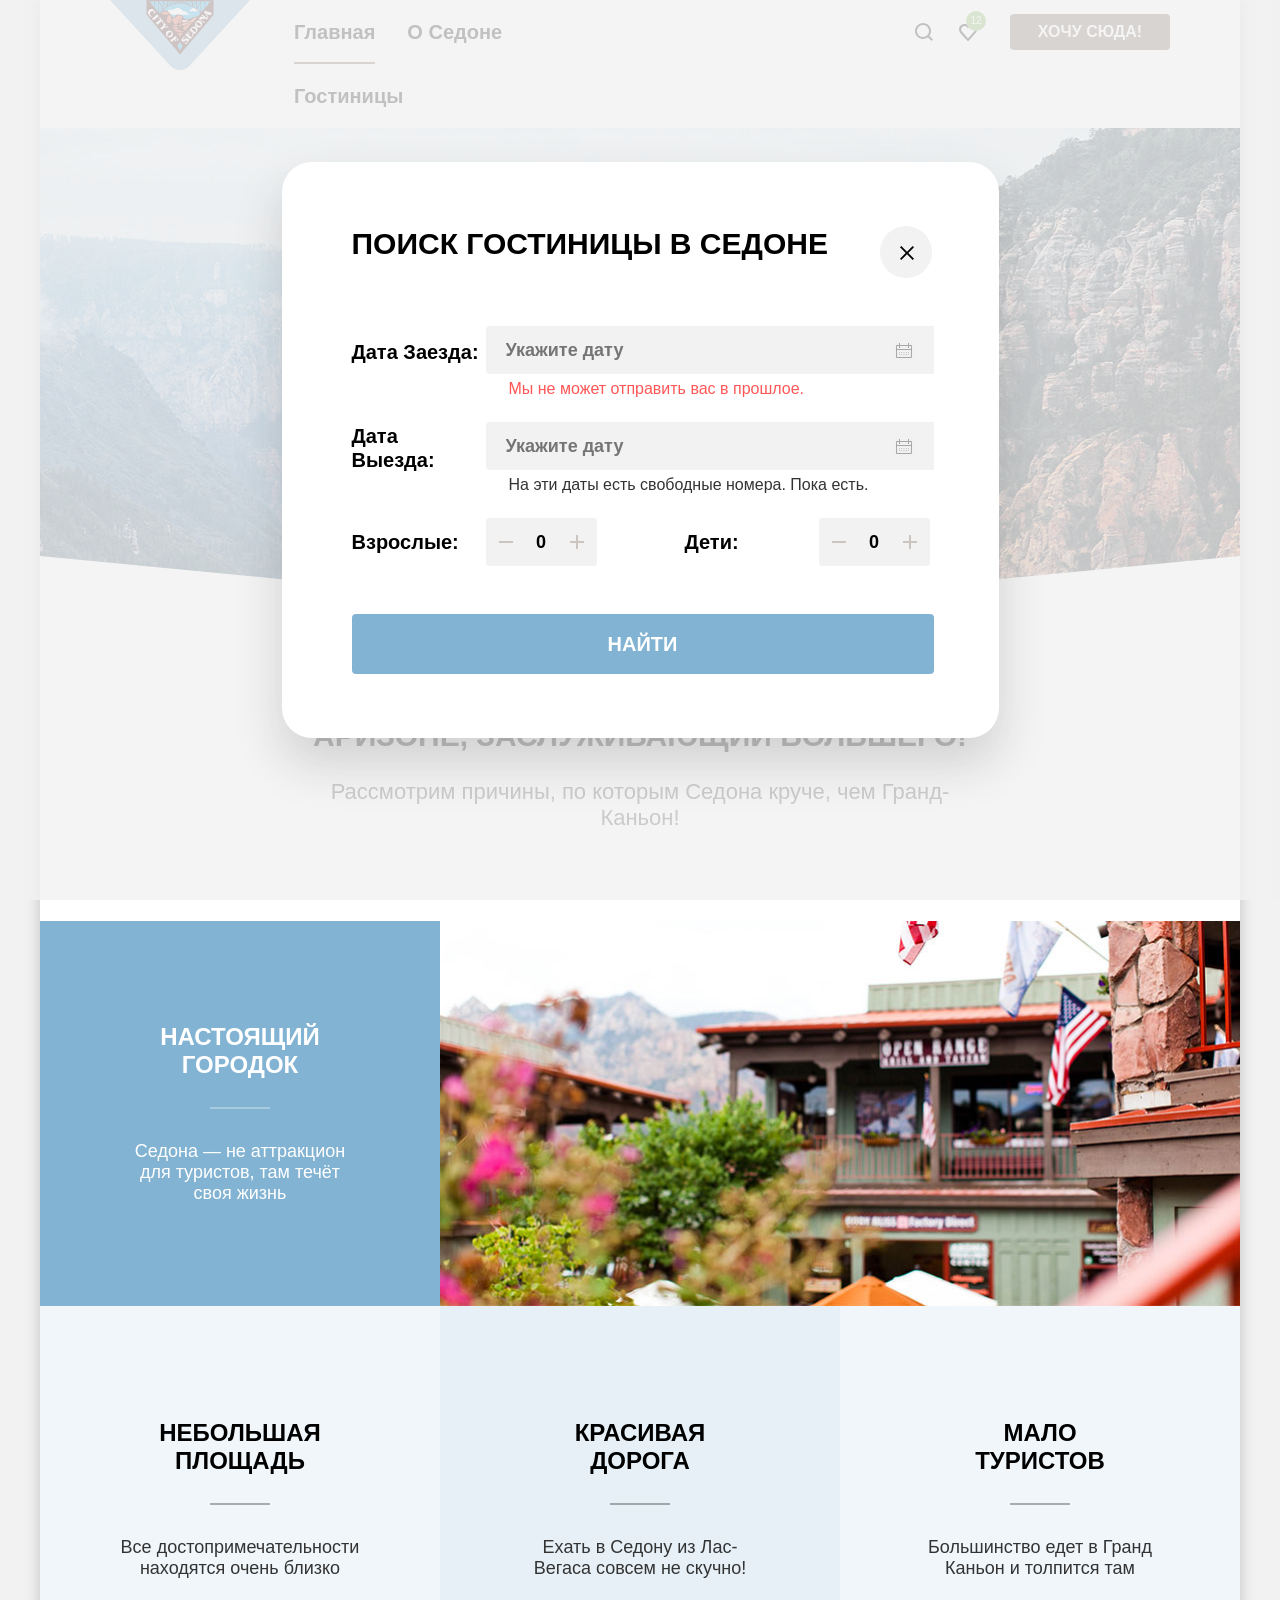
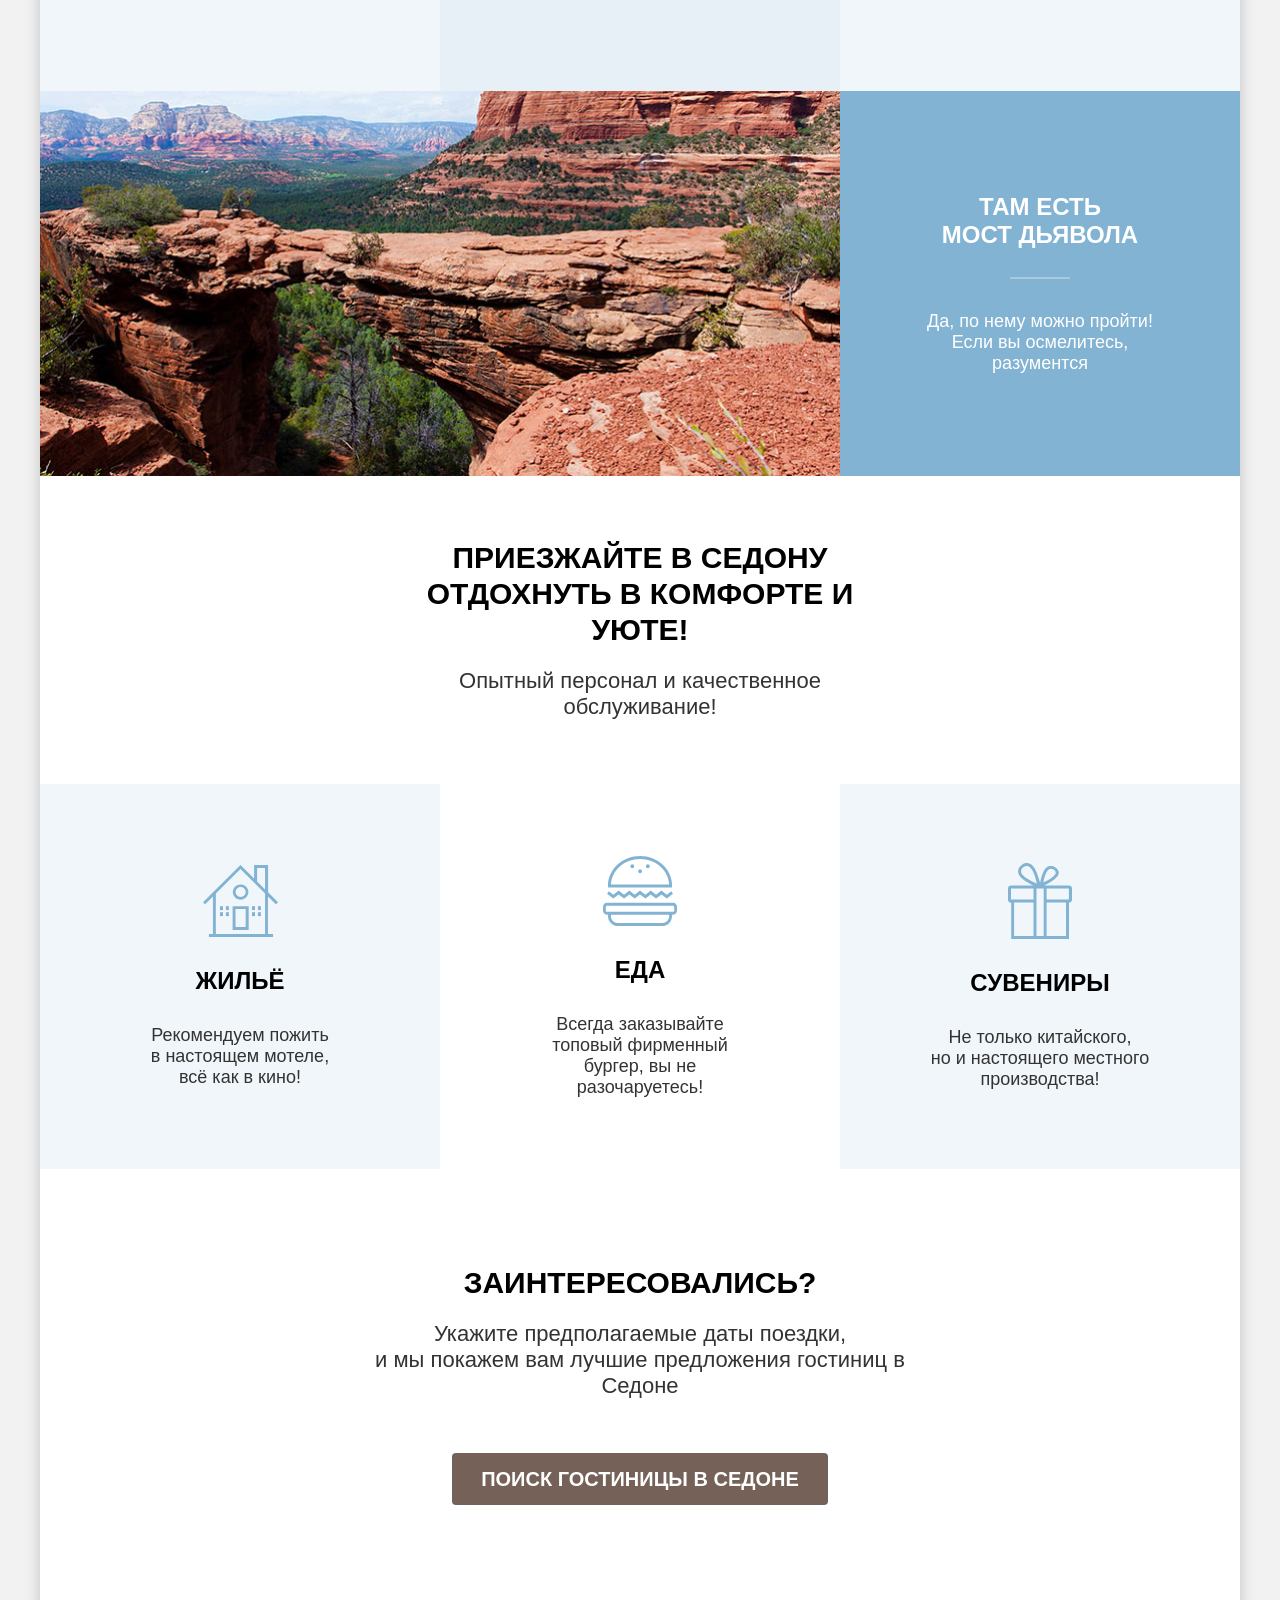
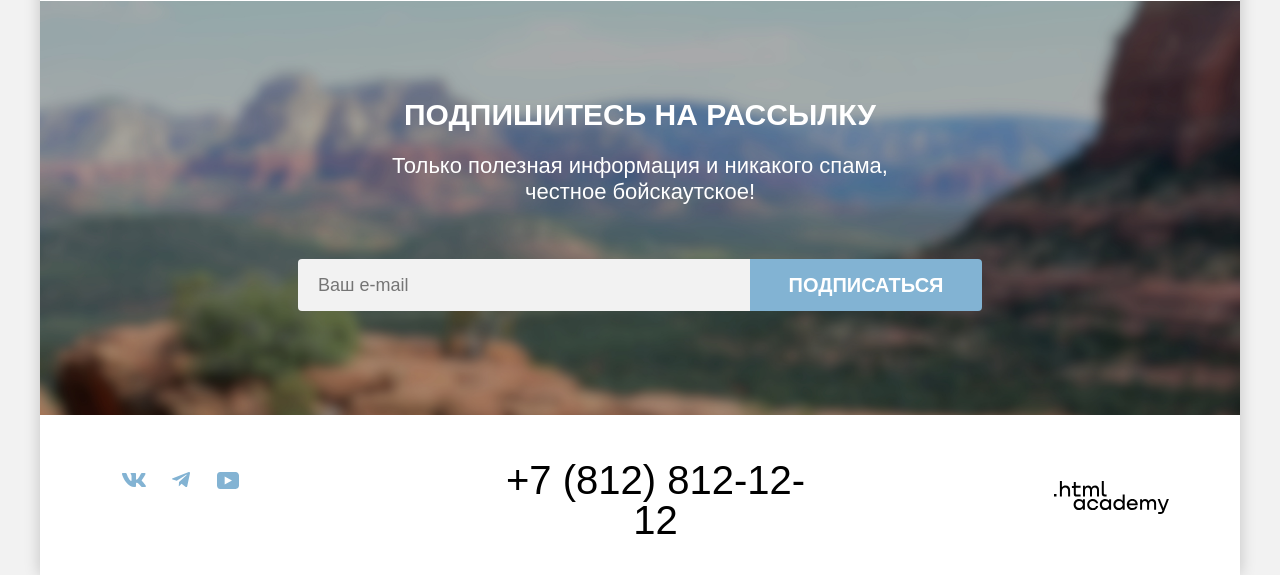
==== commit 08e93247: "Внёс исправления по защите" ====
--- a/index.html
+++ b/index.html
@@ -127,8 +127,9 @@
         <section class="subscribe index" data-test="subscribe">
           <h2 class="subscribe-title index">Подпишитесь на рассылку</h2>
           <p class="subscribe-text index">Только полезная информация и никакого спама,<br> честное бойскаутское!</p>
-          <form class="subscribe-form" action="https://echo.htmlacademy.ru/" method="post" >
-            <input class="subscribe-input" type="email" name="email" id="email" placeholder="Ваш e-mail" autocomplete="email" required required>
+          <form class="subscribe-form" action="https://echo.htmlacademy.ru/" method="post">
+            <input class="subscribe-input" type="email" name="email" id="email" placeholder="Ваш e-mail"
+              autocomplete="email" required>
             <button class="subscribe-button blue-btn" type="submit">Подписаться</button>
           </form>
         </section>
@@ -180,8 +181,8 @@
         </div>
       </footer>
 
-      <div class="popup-wrapper popup-wrapper-closed">
-        <div class="popup">
+      <div class="popup-wrapper">
+        <div class="popup" data-test="modal">
           <div class="popup-content">
             <h2 class="popup-title">Поиск гостиницы в Седоне</h2>
             <form class="popup-filter" action="https://echo.htmlacademy.ru" method="post">
@@ -205,20 +206,46 @@
               <div class="person-ages-wrapper">
                 <div class="person-ages">
                   <label class="popup-inputfield-label" for="adult-count">Взрослые:</label>
+                  <button class="people-count-btn people-count-btn--minus" type="button">
+                    <span class="visually-hidden">Уменьшить количество человек.</span>
+                    <span class="icon-count-wrapper">
+                      <svg class="people-count-img" xmlns="http://www.w3.org/2000/svg" width="14" height="2"
+                        fill="none">
+                        <path d="M0 0v2h14V0z" />
+                      </svg>
+                    </span>
+                  </button>
                   <input class="age-field" type="number" name="adult-count" id="adult-count" value="0" required>
-                  <button class="people-count-btn people-count-btn--minus" type="button"></button>
-                  <button class="people-count-btn people-count-btn--plus" type="button"></button>
+                  <button class="people-count-btn people-count-btn--plus" type="button">
+                    <span class="visually-hidden">Добавить количество человек.</span>
+                    <span class="icon-count-wrapper">
+                      <svg class="people-count-img" xmlns="http://www.w3.org/2000/svg" width="14" height="14"
+                        fill="none">
+                        <path d="M14 6H8V0H6v6H0v2h6v6h2V8h6z" />
+                      </svg>
+                    </span>
+                  </button>
                 </div>
                 <div class="person-ages">
                   <label class="popup-inputfield-label" for="children-count">Дети:</label>
-                  <button class="tooltip" type="button"
-                    data-tooltip="Укажите количество детей, которые будут с вами, возраст которых от 6 до 18 лет. Дети до 6 лет размещаются бесплатно."></button>
+                  <button class="people-count-btn people-count-btn--minus" type="button">
+                    <span class="visually-hidden">Уменьшить количество человек.</span>
+                    <span class="icon-count-wrapper">
+                      <svg class="people-count-img" xmlns="http://www.w3.org/2000/svg" width="14" height="2"
+                        fill="none">
+                        <path d="M0 0v2h14V0z" />
+                      </svg>
+                    </span>
+                  </button>
                   <input class="age-field" type="number" name="children-count" id="children-count" value="0" required>
-                  <button class="people-count-btn people-count-btn--minus" type="button">
-                    <span class="visually-hidden">Добавить персону</span>
-                  </button>
                   <button class="people-count-btn people-count-btn--plus" type="button">
-                    <span class="visually-hidden">Добавить персону</span>
+                    <span class="visually-hidden">Добавить количество человек.</span>
+                    <span class="icon-count-wrapper">
+                      <svg class="people-count-img" xmlns="http://www.w3.org/2000/svg" width="14" height="14"
+                        fill="none">
+                        <path d="M14 6H8V0H6v6H0v2h6v6h2V8h6z" />
+                      </svg>
+                    </span>
                   </button>
                 </div>
               </div>
--- a/styles/styles.css
+++ b/styles/styles.css
@@ -47,6 +47,7 @@
   font-weight: 400;
   background-color: #f2f2f2;
   margin: 0;
+  min-width: 1200px;
 }
 
 .site-wrapper {
@@ -316,7 +317,7 @@
 .reasons-intro {
   margin: 0;
   margin-bottom: 21px;
-  padding: 69px 274px;
+  padding: 69px 270px;
 }
 
 .reasons-list {
@@ -360,7 +361,7 @@
   display: flex;
   justify-content: center;
   align-items: center;
-  padding: 40px 85px;
+  padding: 40px 80px;
   flex-direction: column;
   height: 100%;
   width: 400px;
@@ -562,7 +563,7 @@
 }
 
 .subscribe.index {
-  background-image: url("../images/subscribe_index.jpg");
+  background-image: url("../images/subscribe-index.jpg");
   background-size: 100% auto;
   background-repeat: no-repeat;
 }
@@ -629,7 +630,7 @@
   padding: 70px;
   padding-top: 35px;
   background-color: rgb(103, 161, 184);
-  background-image: url("../images/filter_background.jpg");
+  background-image: url("../images/filter-background.jpg");
   background-size: auto 100%;
   background-repeat: no-repeat;
   background-position: center;
@@ -670,7 +671,7 @@
   background-repeat: no-repeat;
   width: 7px;
   height: 10px;
-  left: 23px;
+  right: -18px;
   top: 6px;
 }
 
@@ -681,18 +682,20 @@
   font-weight: 400;
   color: #ffffff;
   text-decoration: none;
+  max-width: 900px;
+  overflow-wrap: anywhere;
 }
 
 .breadcrumbs-link:hover {
   color: rgba(255, 255, 255, 0.6);
 }
 
-.breadcrumbs-link:focus-visible {
-  outline: none;
-}
-
 .breadcrumbs-link:active {
   color: rgba(255, 255, 255, 0.3);
+}
+
+.breadcrumbs-link--current {
+  outline: none;
 }
 
 .breadcrumbs-link-home {
@@ -737,7 +740,8 @@
   border-radius: 4px;
   cursor: pointer;
   width: 191px;
-  height: 36px;
+  min-height: 36px;
+  overflow-wrap: break-word;
 }
 
 .catalog-filter-button-reset {
@@ -750,9 +754,10 @@
   text-transform: uppercase;
   cursor: pointer;
   width: 191px;
-  height: 36px;
-  margin: 0;
-  padding: 0;
+  margin: 0;
+  min-height: 36px;
+  overflow-wrap: break-word;
+  padding: 8px 50px;
 }
 
 .catalog-filter-list {
@@ -908,25 +913,43 @@
   font-size: 18px;
   line-height: 23px;
   font-weight: 400;
+  overflow-wrap: anywhere;
 }
 
 .control-label:has(input:disabled) {
   color: rgba(255, 255, 255, 0.3);
 }
 
+.control-label:hover .control-input-checkbox {
+  box-shadow: 0 7px 15px 0 rgba(0, 0, 0, 0.4);
+}
+
+.control-input-checkbox:focus-visible {
+  box-shadow: 0 4px 10px 0 rgba(0, 0, 0, 0.25);
+  outline: 3px solid #83b3d3;
+  outline-offset: 0;
+  border-radius: 3px;
+}
+
+.control-label:active .control-input-checkbox {
+  box-shadow: 0 4px 10px 0 rgba(0, 0, 0, 0.25);
+  outline: none;
+}
+
+.control-input-checkbox:active {
+  box-shadow: 0 4px 10px 0 rgba(0, 0, 0, 0.25);
+  outline: none;
+}
+
 .control-input-checkbox {
+  flex-shrink: 0;
   appearance: none;
   width: 20px;
   height: 20px;
   background-image: url("../images/icons/checkbox.svg");
   margin: 0;
   cursor: pointer;
-}
-
-.control-input-checkbox:focus-visible {
-  outline: none;
   border-radius: 4px;
-  box-shadow: 0 0 0 3px #83b3d3;
 }
 
 .control-input-checkbox:disabled {
@@ -938,18 +961,35 @@
 }
 
 .control-input-radio {
+  flex-shrink: 0;
   appearance: none;
   background-image: url("../images/icons/radio.svg");
   width: 20px;
   height: 20px;
   margin: 0;
   cursor: pointer;
+  border-radius: 50%;
+}
+
+.control-label:hover .control-input-radio {
+  box-shadow: 0 7px 15px 0 rgba(0, 0, 0, 0.4);
 }
 
 .control-input-radio:focus-visible {
+  box-shadow: 0 4px 10px 0 rgba(0, 0, 0, 0.25);
+  outline: 3px solid #83b3d3;
+  outline-offset: 0;
+  border-radius: 10px;
+}
+
+.control-label:active .control-input-radio {
+  box-shadow: 0 4px 10px 0 rgba(0, 0, 0, 0.25);
   outline: none;
-  border-radius: 10px;
-  box-shadow: 0 0 0 3px #83b3d3;
+}
+
+.control-input-radio:active {
+  box-shadow: 0 4px 10px 0 rgba(0, 0, 0, 0.25);
+  outline: none;
 }
 
 .control-input-radio:disabled {
@@ -1014,6 +1054,7 @@
 
 .select-control {
   background-image: url("../images/icons/select-arrow.svg");
+  background-color: #ffffff;
   background-repeat: no-repeat;
   background-position: calc(100% - 18px) center;
   appearance: none;
@@ -1021,6 +1062,7 @@
   border: 2px solid #e5e5e5;
   border-radius: 4px;
   padding: 12px 18px;
+  padding-right: 40px;
   margin-right: 70px;
   font-family: "PT Sans", sans-serif;
   font-size: 18px;
@@ -1038,6 +1080,7 @@
 }
 
 .select-control:disabled {
+  border-color: #000000;
   opacity: 0.3;
 }
 
@@ -1227,7 +1270,7 @@
 
 .button-search {
   width: 376px;
-  height: 52px;
+  min-height: 52px;
   color: #ffffff;
   font-family: "PT Sans", sans-serif;
   font-size: 20px;
@@ -1265,9 +1308,11 @@
 }
 
 .social-link {
+  display: block;
   background-repeat: no-repeat;
   background-position: center;
   text-align: center;
+  padding: 9px 7px;
 }
 
 .social-img {
@@ -1373,8 +1418,12 @@
   border-radius: 30px;
   box-shadow: 0 25px 50px 0 rgba(0, 0, 0, 0.15);
   padding: 64px 70px;
+  padding-right: 50px;
   position: relative;
   margin: auto;
+  max-height: 85vh;
+  overflow-y: auto;
+  scrollbar-gutter: stable;
 }
 
 .popup-title {
@@ -1502,13 +1551,12 @@
 }
 
 .age-field {
-  width: 110px;
+  width: 31px;
   height: 48px;
   background-color: #f2f2f2;
   border: none;
-  border-radius: 4px;
-  text-align: center;
-  padding: 10px 40px;
+  text-align: center;
+  padding: 10px 3px;
   font-family: "PT Sans", sans-serif;
   font-size: 18px;
   line-height: 20px;
@@ -1536,6 +1584,7 @@
   outline: 3px solid #83b3d3;
   border-radius: 4px;
   background-color: #e6e6e6;
+  z-index: 10;
 }
 
 .tooltip {
@@ -1565,6 +1614,7 @@
   border-radius: 10px;
   visibility: hidden;
   pointer-events: none;
+  font-family: "PT Sans", sans-serif;
   font-size: 16px;
   line-height: 20px;
   font-weight: 400;
@@ -1598,39 +1648,68 @@
 }
 
 .people-count-btn {
-  content: "";
-  position: absolute;
+  background-color: #f2f2f2;
   border: none;
+  width: 40px;
+  height: 48px;
+  background-position: center;
+  background-repeat: no-repeat;
+  cursor: pointer;
+  padding: 12px 10px;
+}
+
+.people-count-btn svg {
+  opacity: 0.3;
+}
+
+.people-count-btn:hover {
+  background-color: #e6e6e6;
+}
+
+.people-count-btn:hover svg {
+  opacity: 1;
+  fill: #000000;
+}
+
+.people-count-btn:focus-visible {
+  outline: none;
+}
+
+.people-count-btn:focus-visible svg {
+  opacity: 1;
+  fill: #000000;
+}
+
+.people-count-btn:focus-visible span {
+  opacity: 1;
+  outline: #82b3d3 solid 3px;
   border-radius: 3px;
+}
+
+.people-count-btn:active svg {
+  opacity: 0.2;
+}
+
+.people-count-btn--plus {
+  border-radius: 0 3px 3px 0;
+}
+
+.people-count-btn--minus {
+  border-radius: 3px 0 0 3px;
+}
+
+.people-count-img {
+  fill: #756157;
+  top: 3px;
+  left: 3px;
+}
+
+.icon-count-wrapper {
+  display: flex;
   width: 20px;
   height: 20px;
-  background-position: center;
-  background-repeat: no-repeat;
-  opacity: 0.3;
-  cursor: pointer;
-}
-
-.people-count-btn:hover {
-  opacity: 1;
-}
-
-.people-count-btn:focus-visible {
-  opacity: 1;
-  outline: #82b3d3 solid 3px;
-}
-
-.people-count-btn:active {
-  opacity: 0.3;
-}
-
-.people-count-btn--minus {
-  left: 147px;
-  background-image: url("../images/icons/minus-icon.svg");
-}
-
-.people-count-btn--plus {
-  left: 212px;
-  background-image: url("../images/icons/plus-icon.svg");
+  align-items: center;
+  justify-content: center;
 }
 
 .popup-search-btn {
@@ -1657,12 +1736,40 @@
   border: none;
   border-radius: 100px;
   background-color: #f2f2f2;
-  background-image: url(../images/icons/close-svg.svg);
   background-position: center;
   background-repeat: no-repeat;
   cursor: pointer;
 }
 
+.close-popup-btn:hover {
+  background-color: #e6e6e6;
+}
+
+.close-popup-btn:focus-visible {
+  background-color: #e6e6e6;
+  outline: 3px solid #83b3d3;
+}
+
+.close-popup-btn:active {
+  background-color: #e6e6e6;
+}
+
+.close-popup-btn::after {
+  position: absolute;
+  content: "";
+  background-image: url(../images/icons/close-svg.svg);
+  background-size: 14px;
+  background-repeat: no-repeat;
+  width: 14px;
+  height: 14px;
+  top: 20px;
+  left: 20px;
+}
+
+.close-popup-btn:active:after {
+  opacity: 0.3;
+}
+
 .popup-wrapper-closed {
   display: none;
 }
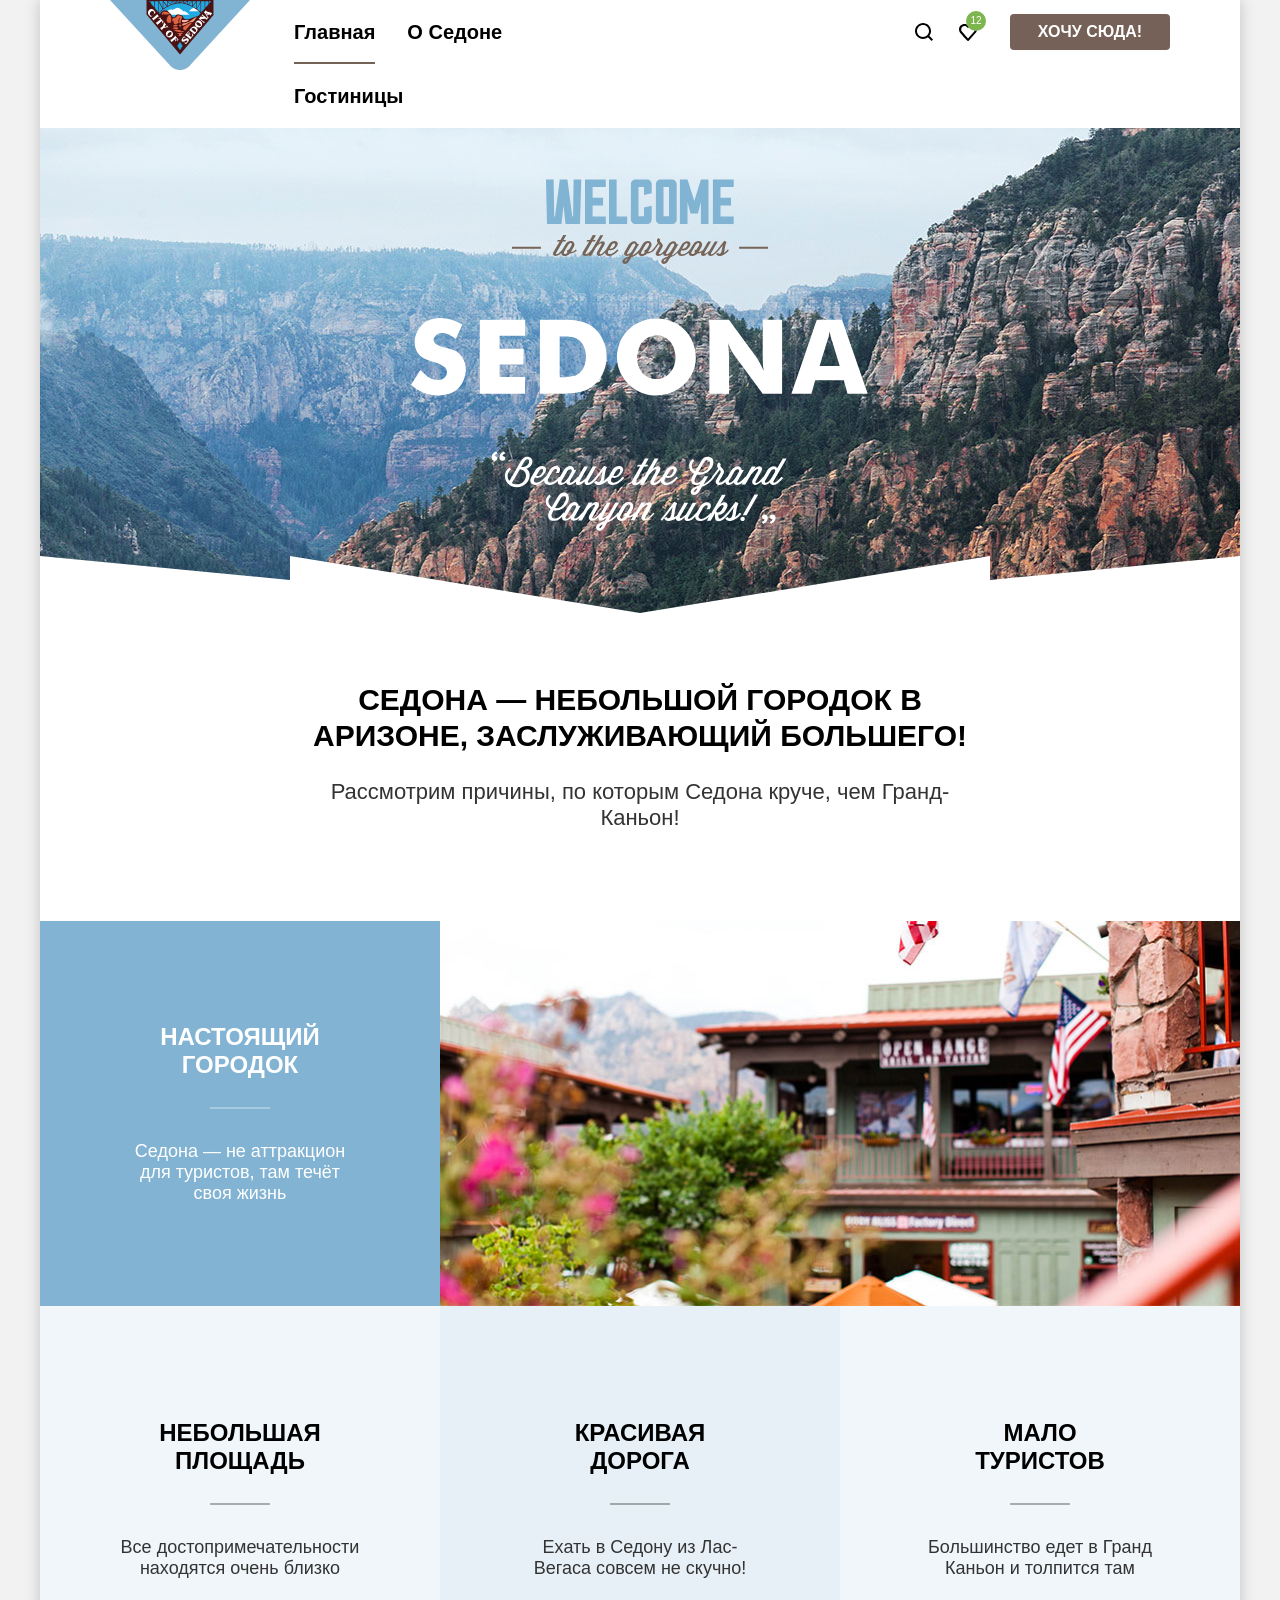
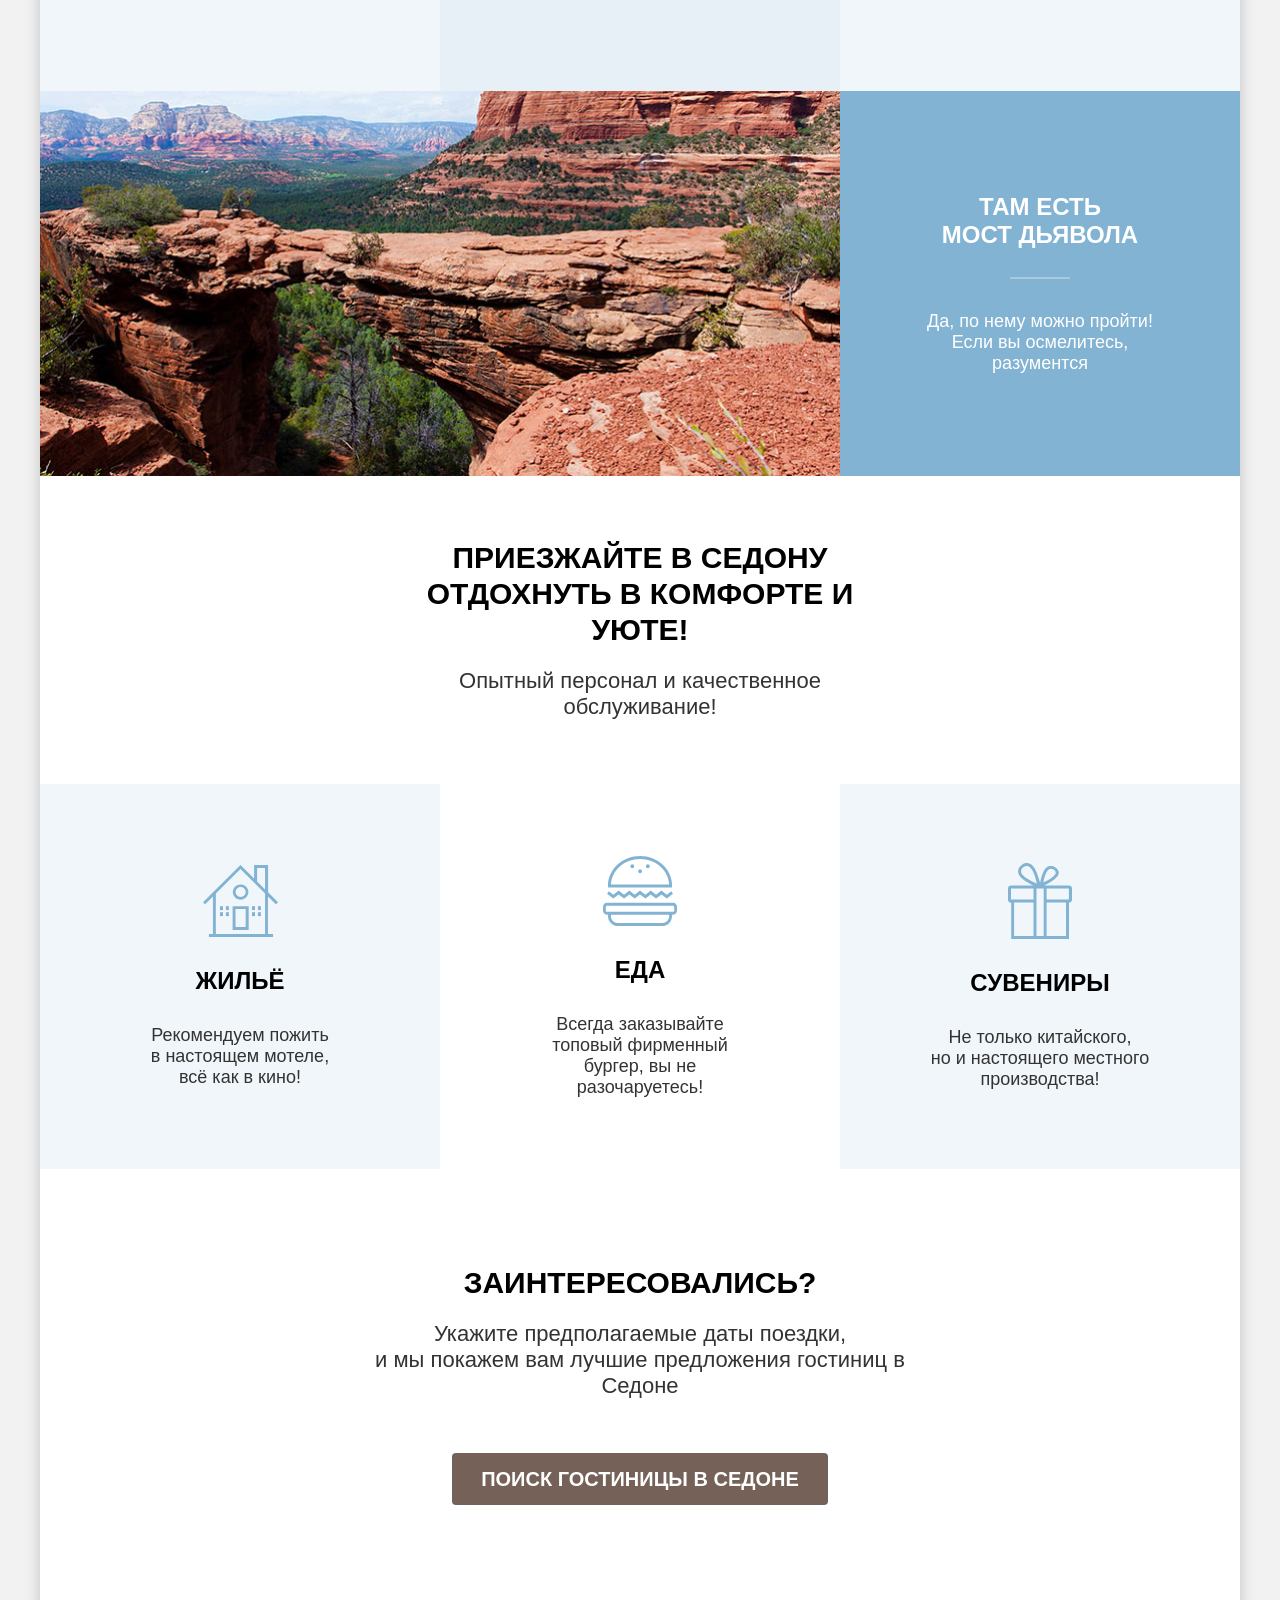
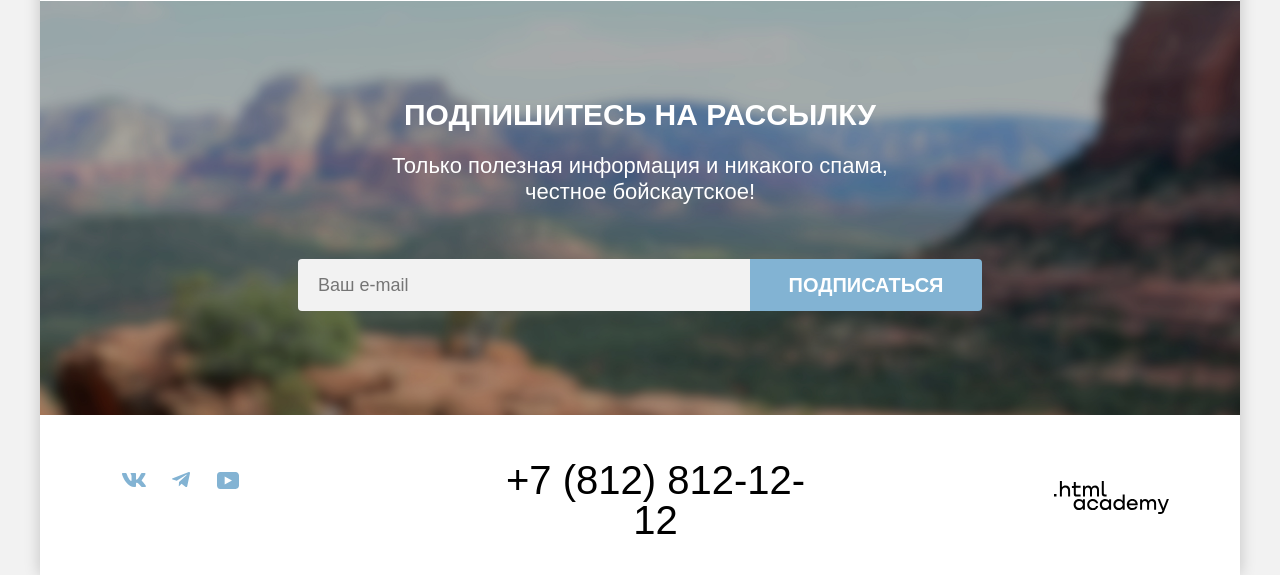
==== commit a7928d8e: "Внёс исправления по защите" ====
--- a/index.html
+++ b/index.html
@@ -181,9 +181,9 @@
         </div>
       </footer>
 
-      <div class="popup-wrapper">
+      <div class="popup-wrapper popup-wrapper-closed">
         <div class="popup" data-test="modal">
-          <div class="popup-content">
+          <div class="popup-content ">
             <h2 class="popup-title">Поиск гостиницы в Седоне</h2>
             <form class="popup-filter" action="https://echo.htmlacademy.ru" method="post">
               <div class="dates-wrapper">
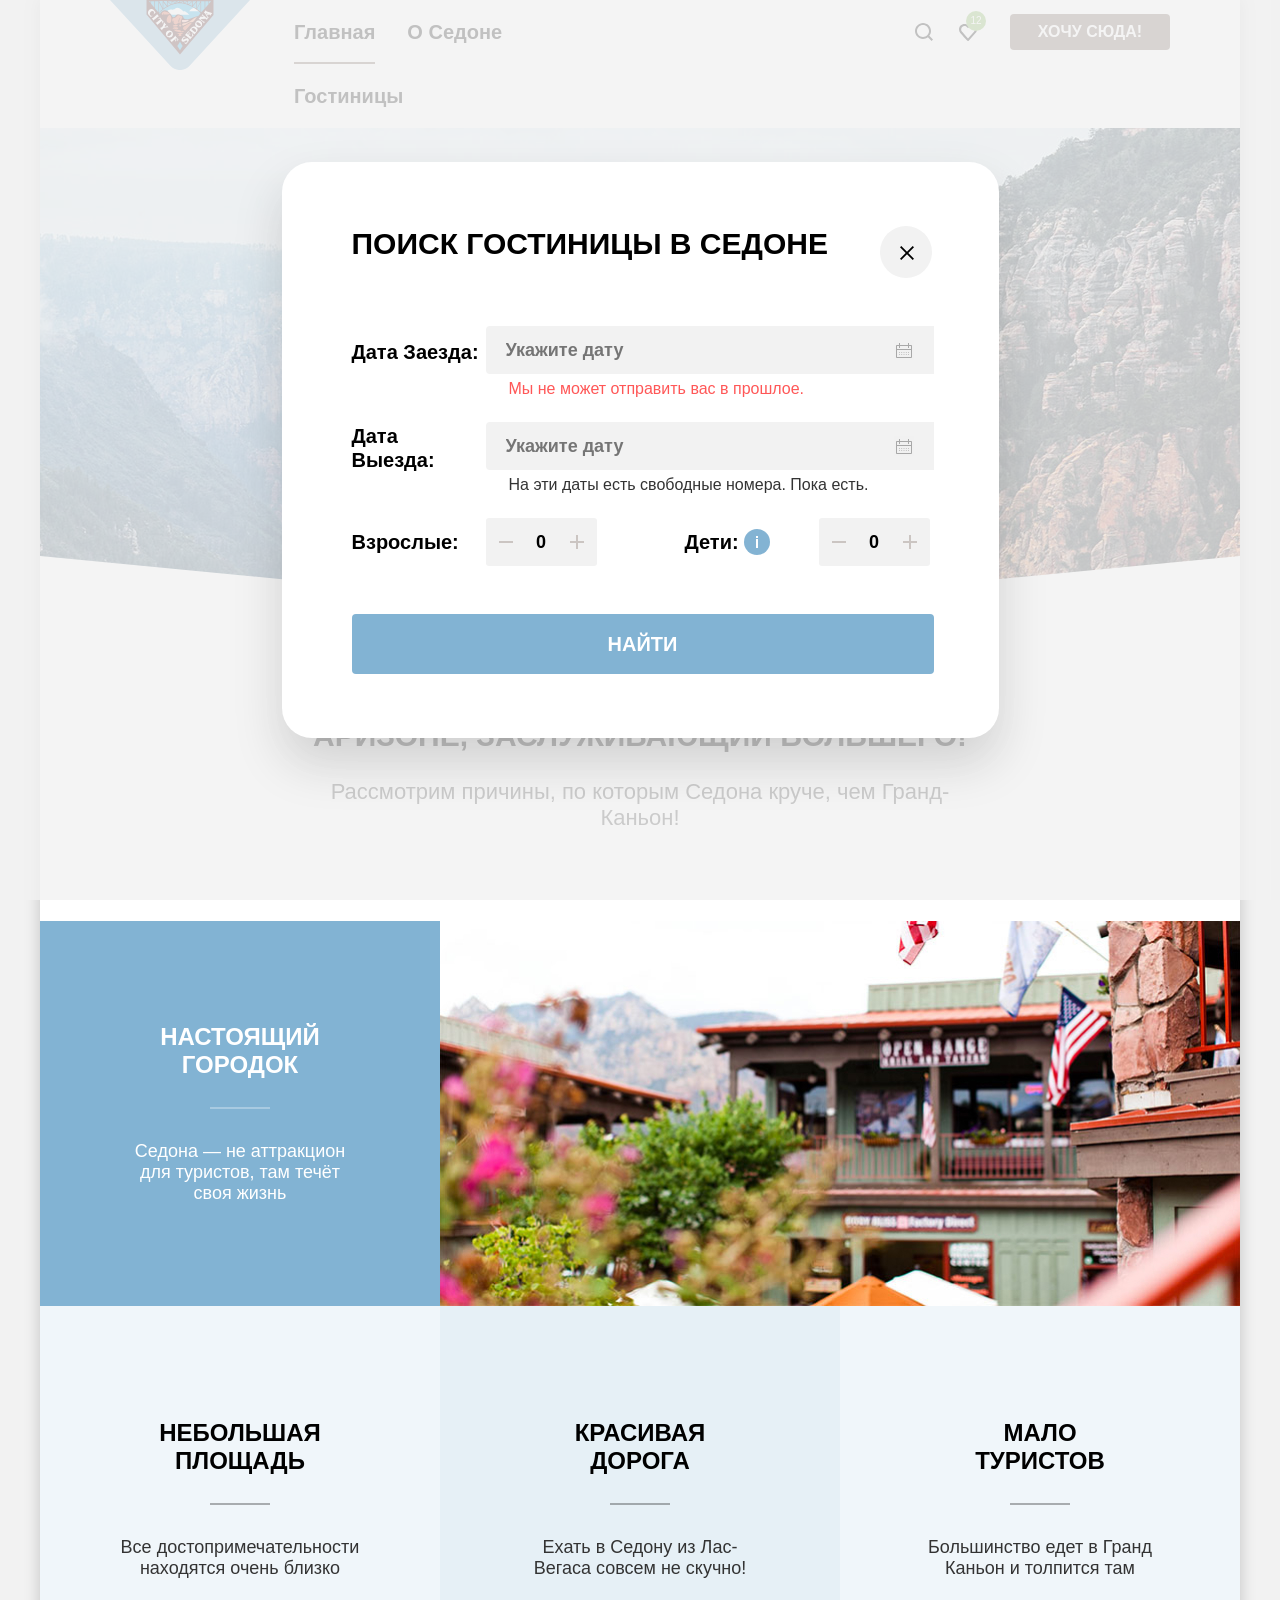
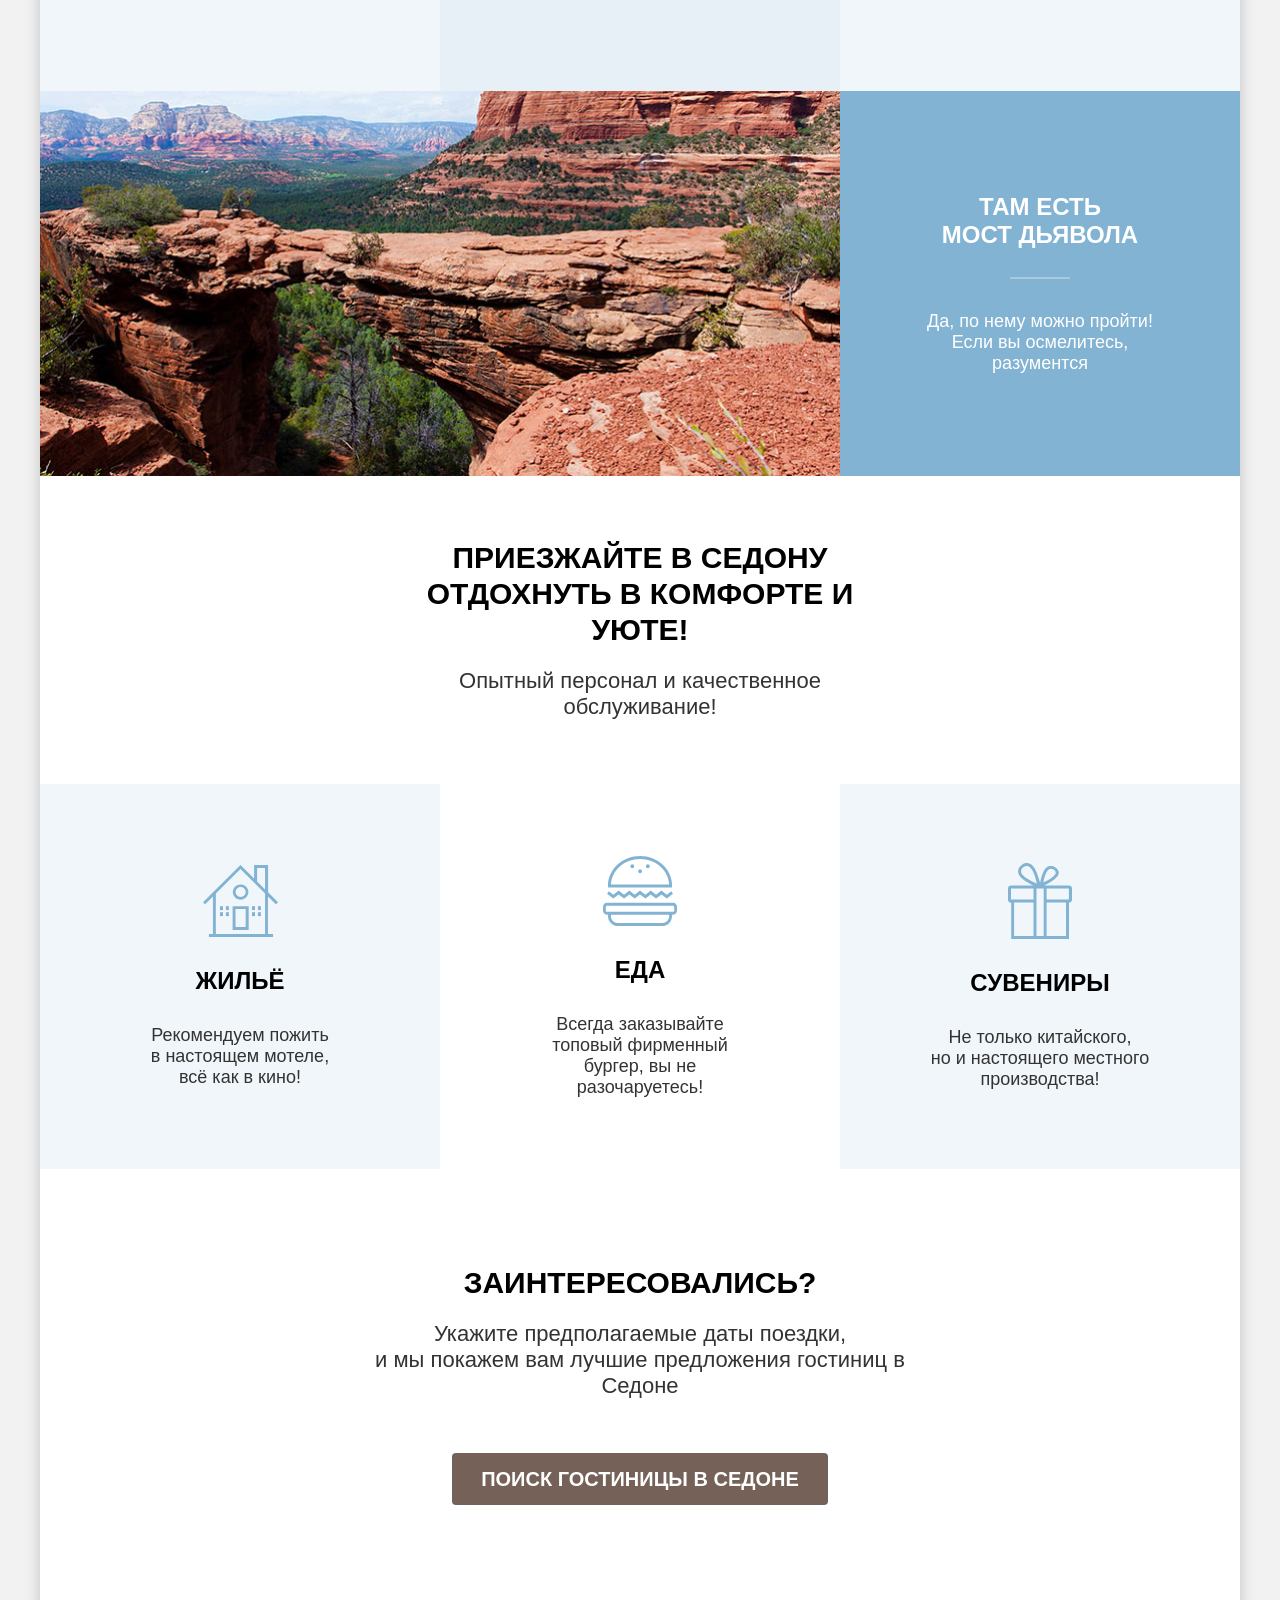
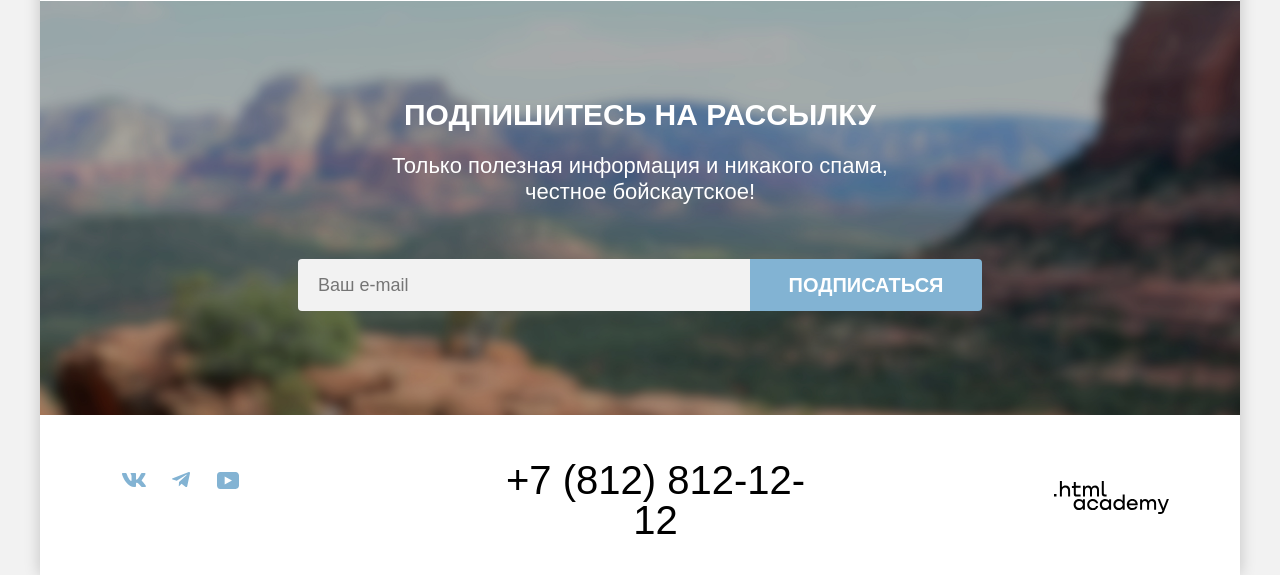
==== commit c0b1a029: "внёс правки" ====
--- a/index.html
+++ b/index.html
@@ -181,9 +181,9 @@
         </div>
       </footer>
 
-      <div class="popup-wrapper popup-wrapper-closed">
+      <div class="popup-wrapper">
         <div class="popup" data-test="modal">
-          <div class="popup-content ">
+          <div class="popup-content">
             <h2 class="popup-title">Поиск гостиницы в Седоне</h2>
             <form class="popup-filter" action="https://echo.htmlacademy.ru" method="post">
               <div class="dates-wrapper">
@@ -228,6 +228,8 @@
                 </div>
                 <div class="person-ages">
                   <label class="popup-inputfield-label" for="children-count">Дети:</label>
+                  <button class="tooltip" type="button"
+                    data-tooltip="Укажите количество детей, которые будут с вами, возраст которых от 6 до 18 лет. Дети до 6 лет размещаются бесплатно."></button>
                   <button class="people-count-btn people-count-btn--minus" type="button">
                     <span class="visually-hidden">Уменьшить количество человек.</span>
                     <span class="icon-count-wrapper">
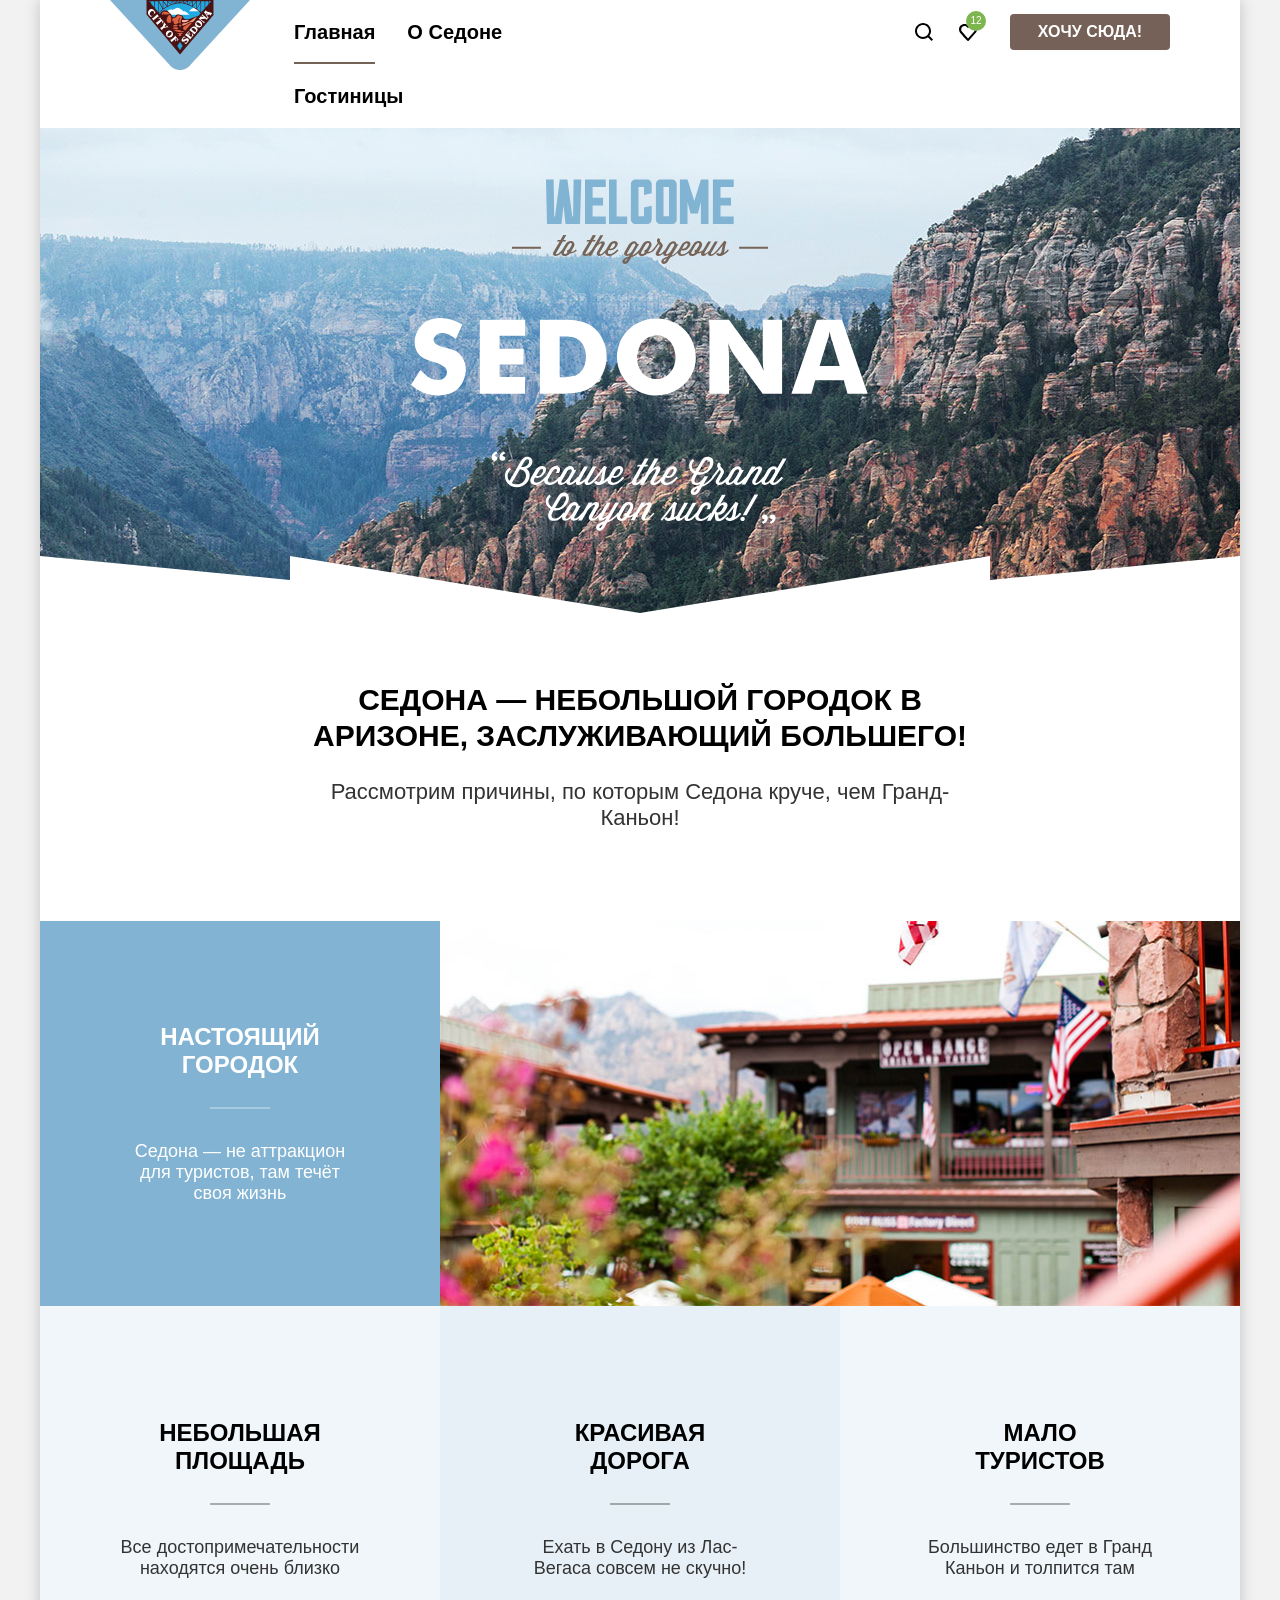
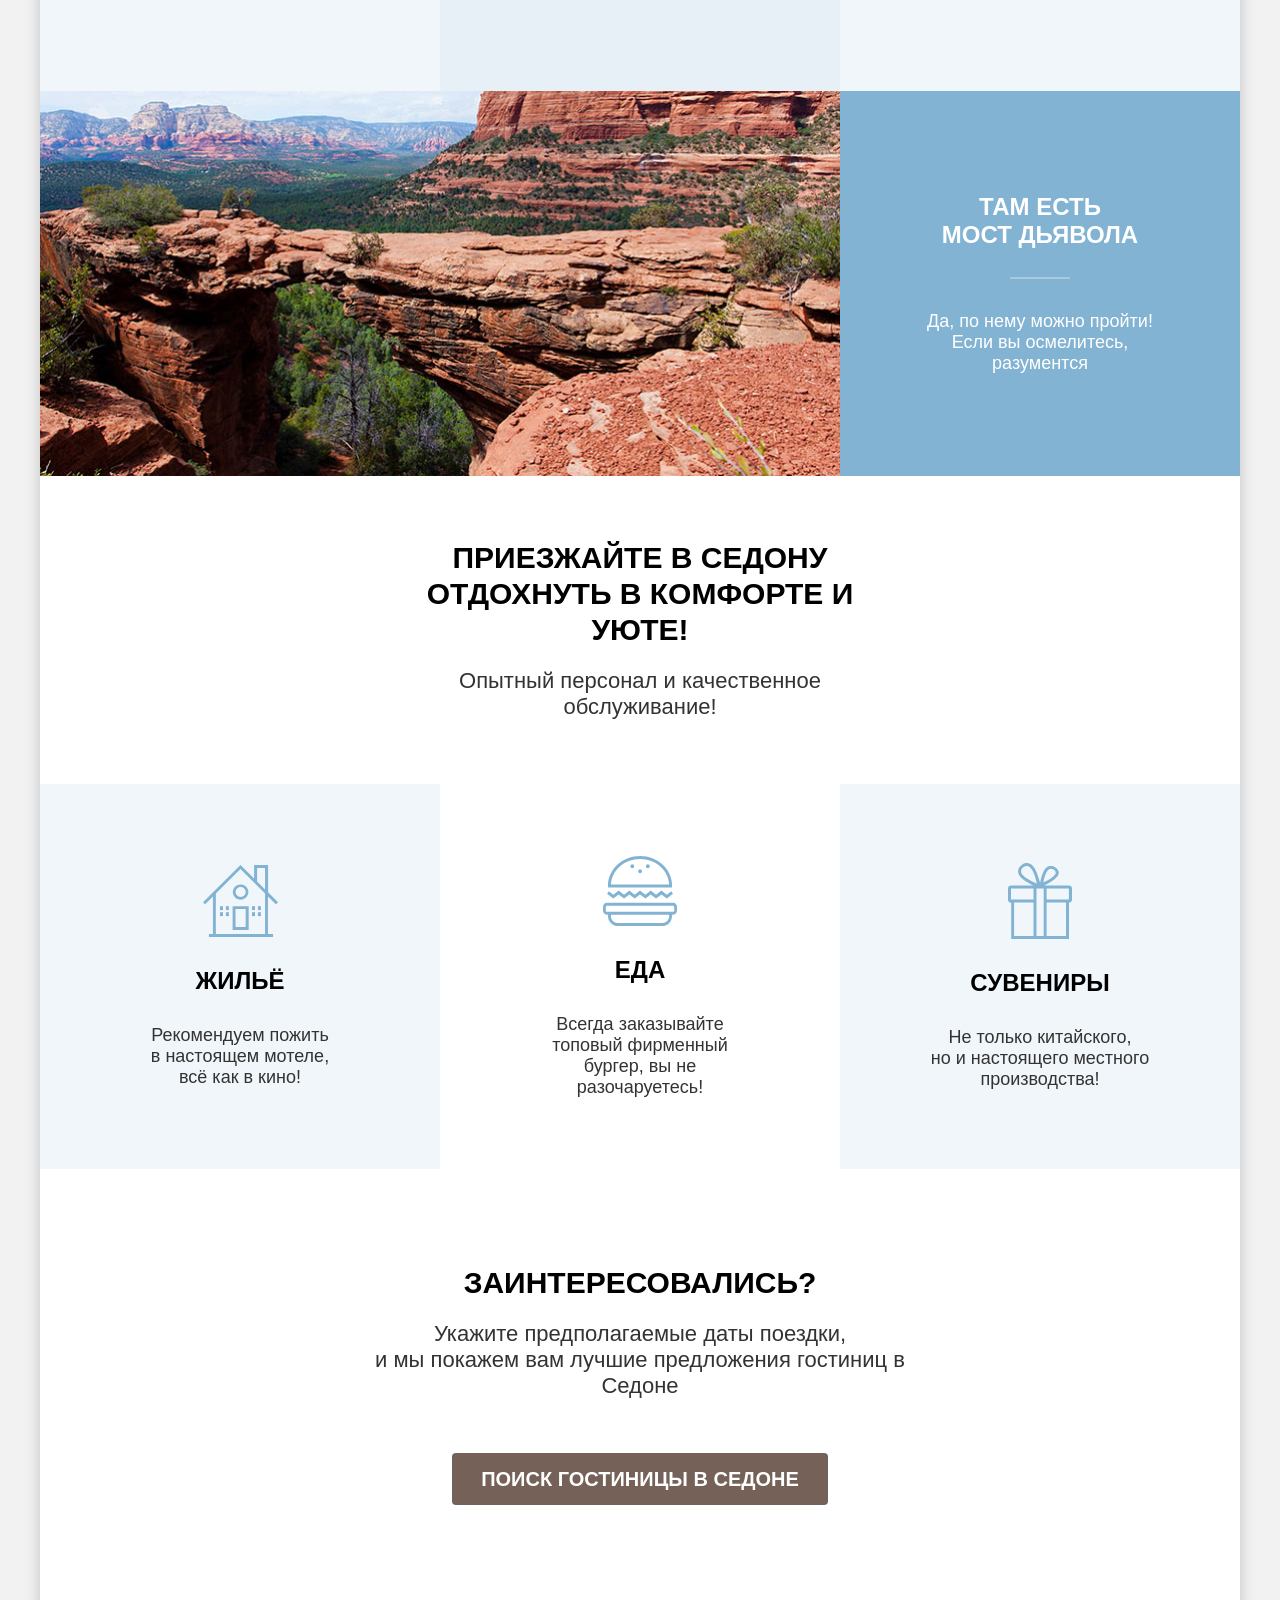
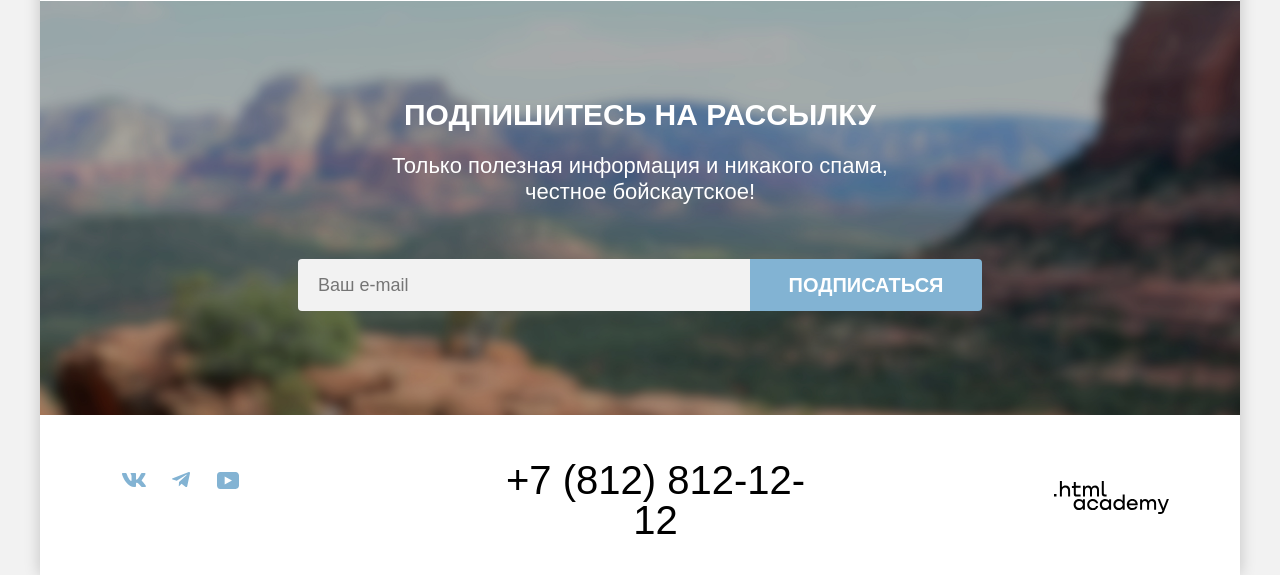
==== commit 312e7aa0: "Внёс изменения для защиты по комментариям" ====
--- a/index.html
+++ b/index.html
@@ -181,7 +181,7 @@
         </div>
       </footer>
 
-      <div class="popup-wrapper">
+      <div class="popup-wrapper popup-wrapper-closed">
         <div class="popup" data-test="modal">
           <div class="popup-content">
             <h2 class="popup-title">Поиск гостиницы в Седоне</h2>
--- a/styles/styles.css
+++ b/styles/styles.css
@@ -895,6 +895,24 @@
   cursor: pointer;
 }
 
+
+
+.range-handler:hover {
+  box-shadow: 0 7px 15px 0 rgba(0, 0, 0, 0.4);
+}
+
+.range-handler:focus-visible {
+  box-shadow: 0 4px 10px 0 rgba(0, 0, 0, 0.25);
+  outline: 3px solid #83b3d3;
+  outline-offset: 0;
+  border-radius: 3px;
+}
+
+.range-handler:active {
+  box-shadow: 0 4px 10px 0 rgba(0, 0, 0, 0.4);
+  outline: 2px solid #83b3d3;
+}
+
 .range-handler-from {
   top: -8px;
 }
@@ -937,7 +955,7 @@
 }
 
 .control-input-checkbox:active {
-  box-shadow: 0 4px 10px 0 rgba(0, 0, 0, 0.25);
+  box-shadow: 0 4px 10px 0 rgba(0, 0, 0, 0.4);
   outline: none;
 }
 
